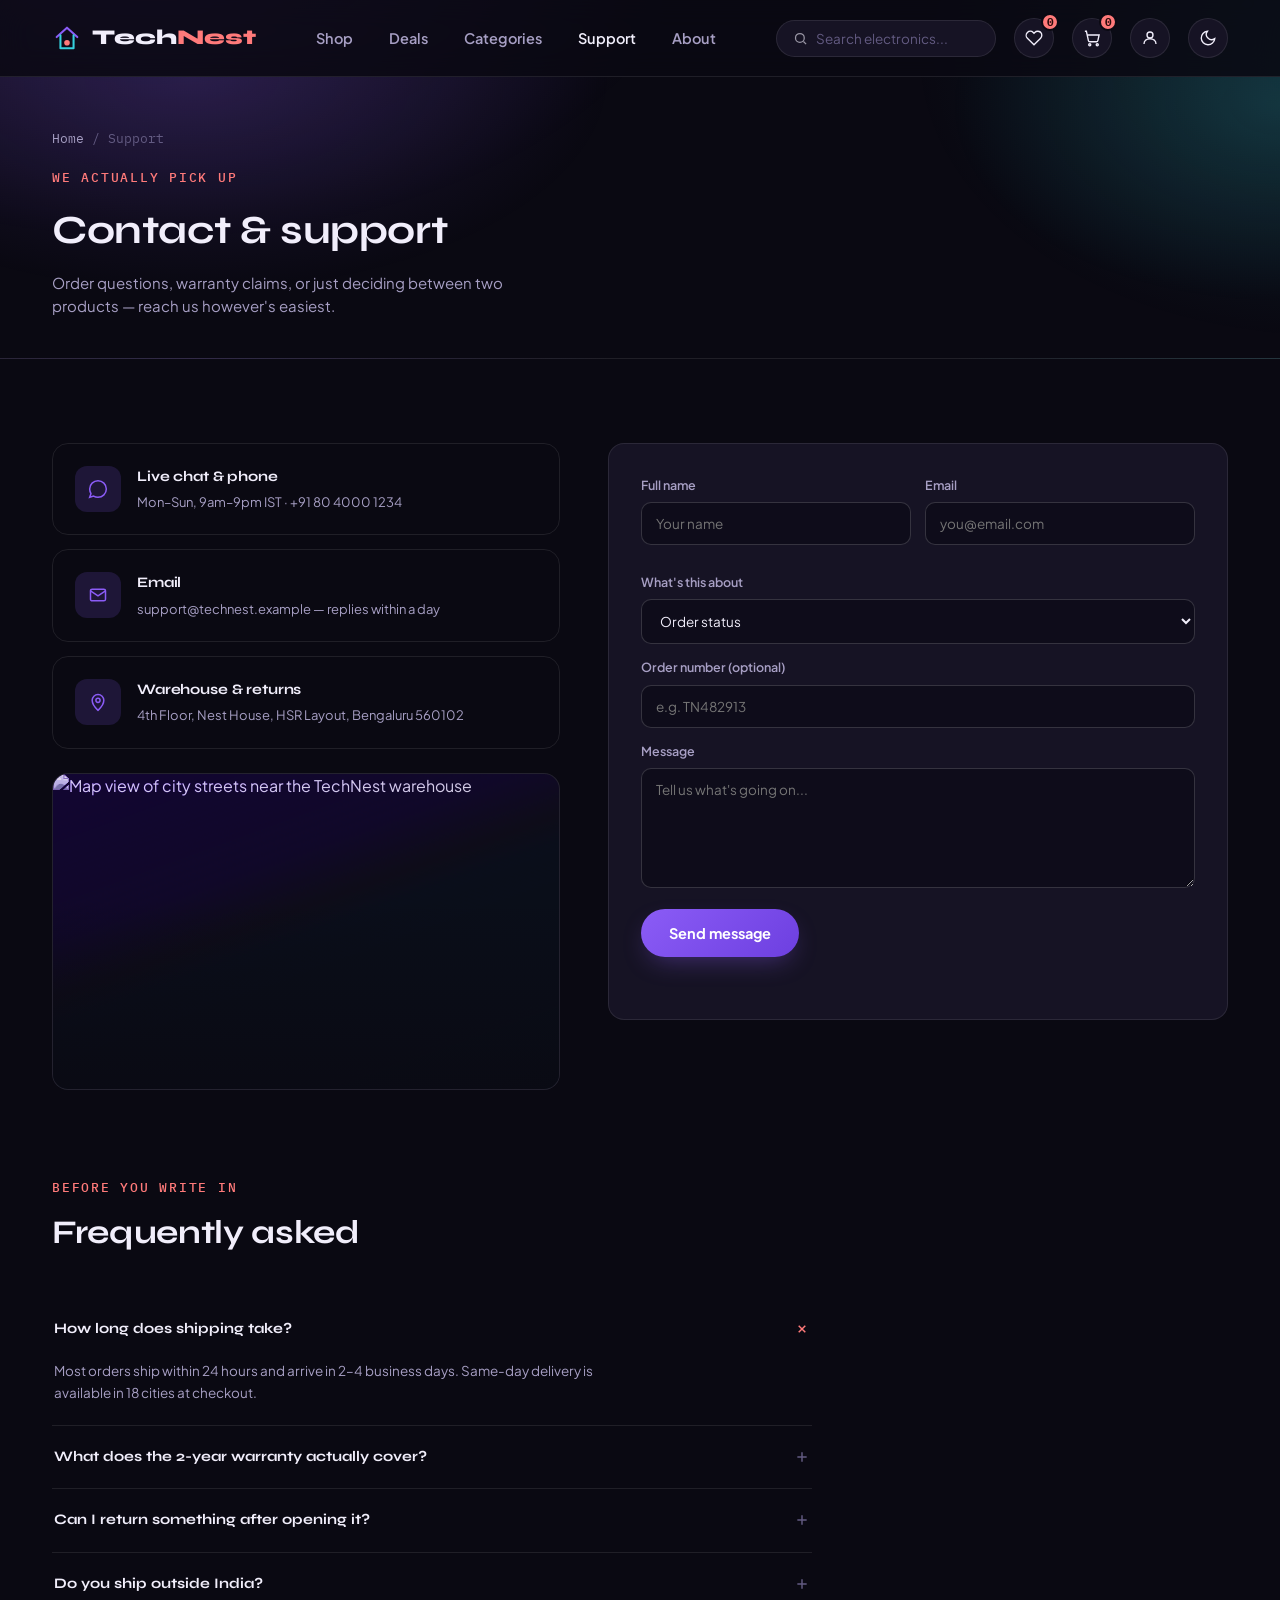
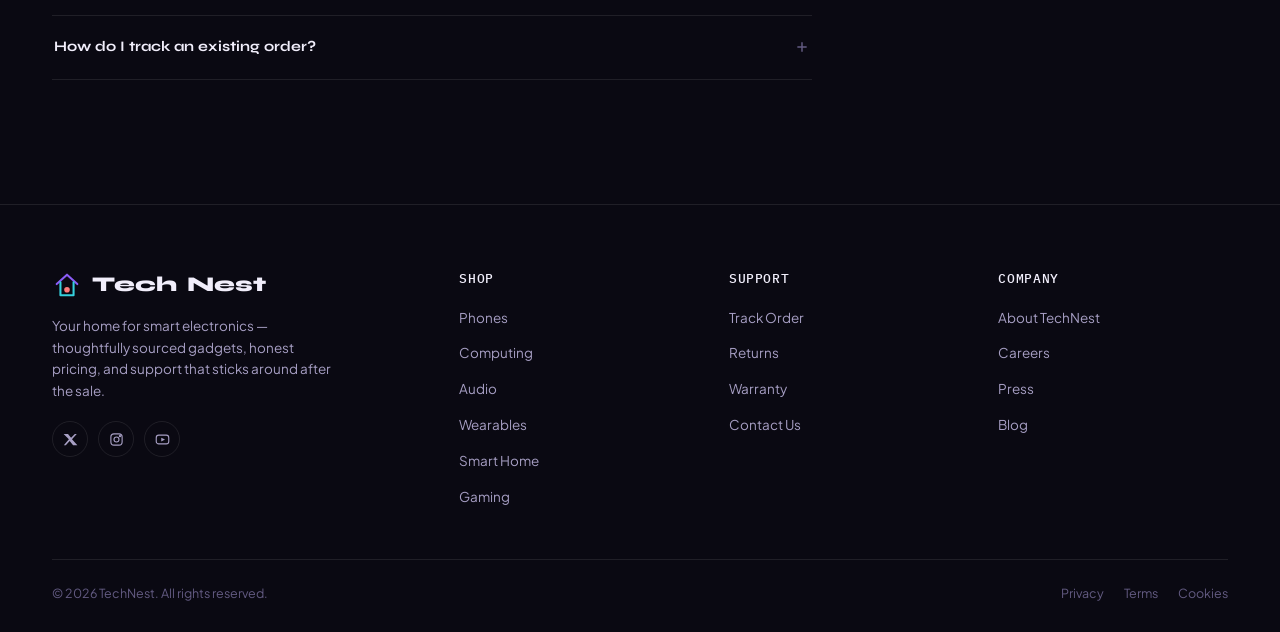
==== contact.html @ 67b4416b "Initial commit" ====
<!DOCTYPE html>
<html lang="en">
<head>
<meta charset="UTF-8">
<meta name="viewport" content="width=device-width, initial-scale=1.0">
<title>Contact & Support — TechNest</title>
<link rel="preconnect" href="https://fonts.googleapis.com">
<link rel="preconnect" href="https://fonts.gstatic.com" crossorigin>
<link href="https://fonts.googleapis.com/css2?family=Syne:wght@600;700;800&family=Plus+Jakarta+Sans:wght@400;500;600;700;800&family=IBM+Plex+Mono:wght@400;500;600&display=swap" rel="stylesheet">
<link rel="stylesheet" href="styles.css">
</head>
<body>
<script>if(localStorage.getItem('technest_theme')==='light')document.body.classList.add('light-mode');</script>

<header>
  <div class="wrap">
    <nav>
      <a href="index.html" class="logo">
        <svg class="logo-mark" viewBox="0 0 32 32" fill="none">
          <path d="M5 15 L16 5 L27 15" stroke="#8b5cf6" stroke-width="2.2" stroke-linecap="round" stroke-linejoin="round"/>
          <path d="M9 13 V27 H23 V13" stroke="#35d0dd" stroke-width="2.2" stroke-linecap="round" stroke-linejoin="round"/>
          <circle cx="16" cy="21" r="3" fill="#ff7a7a"/>
        </svg>
        <span class="logo-text">Tech<span>Nest</span></span>
      </a>

      <ul class="nav-links" id="navLinks">
        <li class="mobile-search">
          <div class="search-box">
            <svg width="15" height="15" viewBox="0 0 24 24" fill="none" stroke="currentColor" stroke-width="2"><circle cx="11" cy="11" r="7"/><path d="M21 21l-4.3-4.3"/></svg>
            <input type="text" placeholder="Search electronics...">
          </div>
        </li>
        <li><a href="shop.html">Shop</a></li>
        <li><a href="index.html#trending">Deals</a></li>
        <li><a href="index.html#categories">Categories</a></li>
        <li><a href="contact.html" style="color:var(--text)">Support</a></li>
        <li><a href="about.html">About</a></li>
      </ul>

      <div class="nav-right">
        <div class="search-box">
          <svg width="15" height="15" viewBox="0 0 24 24" fill="none" stroke="currentColor" stroke-width="2"><circle cx="11" cy="11" r="7"/><path d="M21 21l-4.3-4.3"/></svg>
          <input type="text" placeholder="Search electronics...">
        </div>
        <button class="icon-btn" aria-label="Wishlist" id="navWish">
          <svg width="18" height="18" viewBox="0 0 24 24" fill="none" stroke="currentColor" stroke-width="1.8"><path d="M20.8 4.6a5.5 5.5 0 0 0-7.8 0L12 5.6l-1-1a5.5 5.5 0 1 0-7.8 7.8l1 1L12 21l7.8-7.8 1-1a5.5 5.5 0 0 0 0-7.8Z"/></svg>
          <span class="cart-count" id="wishCount">0</span>
        </button>
        <a href="cart.html" class="icon-btn" aria-label="Cart" id="navCart">
          <svg width="18" height="18" viewBox="0 0 24 24" fill="none" stroke="currentColor" stroke-width="1.8"><circle cx="9" cy="21" r="1.4"/><circle cx="19" cy="21" r="1.4"/><path d="M2.5 3h2l2.7 12.4a2 2 0 0 0 2 1.6h8.6a2 2 0 0 0 2-1.6L21.5 8H6"/></svg>
          <span class="cart-count" id="cartCount">0</span>
        </a>
        <a href="login.html" class="icon-btn" aria-label="Account">
          <svg width="18" height="18" viewBox="0 0 24 24" fill="none" stroke="currentColor" stroke-width="1.8"><circle cx="12" cy="8" r="4"/><path d="M4 20c0-4.4 3.6-7 8-7s8 2.6 8 7"/></svg>
        </a>
        <button class="icon-btn theme-toggle" aria-label="Toggle light mode" id="themeToggle">
          <svg class="icon-moon" width="18" height="18" viewBox="0 0 24 24" fill="none" stroke="currentColor" stroke-width="1.8"><path d="M21 12.79A9 9 0 1 1 11.21 3 7 7 0 0 0 21 12.79Z"/></svg>
          <svg class="icon-sun" width="18" height="18" viewBox="0 0 24 24" fill="none" stroke="currentColor" stroke-width="1.8"><circle cx="12" cy="12" r="4"/><path d="M12 2v2M12 20v2M4.93 4.93l1.41 1.41M17.66 17.66l1.41 1.41M2 12h2M20 12h2M6.34 17.66l-1.41 1.41M19.07 4.93l-1.41 1.41"/></svg>
        </button>
        <button class="burger icon-btn" aria-label="Menu" aria-expanded="false" aria-controls="navLinks" id="burgerBtn">
          <svg width="18" height="18" viewBox="0 0 24 24" fill="none" stroke="currentColor" stroke-width="2"><path d="M3 6h18M3 12h18M3 18h18"/></svg>
        </button>
      </div>
    </nav>
  </div>
</header>

<main>

  <section class="page-hero">
    <div class="wrap">
      <div class="breadcrumb"><a href="index.html">Home</a><span>/</span><span>Support</span></div>
      <span class="eyebrow">WE ACTUALLY PICK UP</span>
      <h1>Contact & support</h1>
      <p>Order questions, warranty claims, or just deciding between two products — reach us however's easiest.</p>
    </div>
  </section>

  <section class="section">
    <div class="wrap">
      <div class="contact-grid">

        <div class="reveal">
          <div class="contact-info-card">
            <div class="feat-icon"><svg width="20" height="20" viewBox="0 0 24 24" fill="none" stroke="currentColor" stroke-width="1.8"><path d="M12 22a10 10 0 1 0-10-10c0 2 .6 3.9 1.6 5.5L2 22l4.7-1.5A9.96 9.96 0 0 0 12 22Z"/></svg></div>
            <div>
              <h4>Live chat & phone</h4>
              <p>Mon–Sun, 9am–9pm IST · +91 80 4000 1234</p>
            </div>
          </div>
          <div class="contact-info-card">
            <div class="feat-icon"><svg width="20" height="20" viewBox="0 0 24 24" fill="none" stroke="currentColor" stroke-width="1.8"><rect x="3" y="5" width="18" height="14" rx="2"/><path d="m3 7 9 6 9-6"/></svg></div>
            <div>
              <h4>Email</h4>
              <p>support@technest.example — replies within a day</p>
            </div>
          </div>
          <div class="contact-info-card">
            <div class="feat-icon"><svg width="20" height="20" viewBox="0 0 24 24" fill="none" stroke="currentColor" stroke-width="1.8"><path d="M12 22s7-6.3 7-12a7 7 0 1 0-14 0c0 5.7 7 12 7 12Z"/><circle cx="12" cy="10" r="2.5"/></svg></div>
            <div>
              <h4>Warehouse & returns</h4>
              <p>4th Floor, Nest House, HSR Layout, Bengaluru 560102</p>
            </div>
          </div>

          <div class="photo reveal" style="border-radius:var(--radius); aspect-ratio:16/10; margin-top:24px; border:1px solid var(--border);">
            <img src="https://images.unsplash.com/photo-1524661135-423995f22d0b?q=80&w=900&auto=format&fit=crop" alt="Map view of city streets near the TechNest warehouse">
          </div>
        </div>

        <form class="contact-form reveal" id="contactForm">
          <div class="form-row">
            <div class="field">
              <label for="cName">Full name</label>
              <input type="text" id="cName" placeholder="Your name" required>
            </div>
            <div class="field">
              <label for="cEmail">Email</label>
              <input type="email" id="cEmail" placeholder="you@email.com" required>
            </div>
          </div>
          <div class="field">
            <label for="cTopic">What's this about</label>
            <select id="cTopic">
              <option>Order status</option>
              <option>Returns & warranty</option>
              <option>Product question</option>
              <option>Something else</option>
            </select>
          </div>
          <div class="field">
            <label for="cOrder">Order number (optional)</label>
            <input type="text" id="cOrder" placeholder="e.g. TN482913">
          </div>
          <div class="field">
            <label for="cMsg">Message</label>
            <textarea id="cMsg" placeholder="Tell us what's going on..." required></textarea>
          </div>
          <button type="submit" class="btn btn-primary">Send message</button>
          <div class="form-note" id="contactNote"></div>
        </form>

      </div>
    </div>
  </section>

  <!-- FAQ -->
  <section class="section" style="padding-top:0;">
    <div class="wrap">
      <div class="section-head reveal">
        <div>
          <span class="eyebrow">BEFORE YOU WRITE IN</span>
          <h2>Frequently asked</h2>
        </div>
      </div>
      <div id="faqList" class="reveal" style="max-width:760px;">
        <div class="faq-item open">
          <div class="faq-q">How long does shipping take?<svg width="16" height="16" viewBox="0 0 24 24" fill="none" stroke="currentColor" stroke-width="2.2"><path d="M12 5v14M5 12h14"/></svg></div>
          <div class="faq-a"><p>Most orders ship within 24 hours and arrive in 2–4 business days. Same-day delivery is available in 18 cities at checkout.</p></div>
        </div>
        <div class="faq-item">
          <div class="faq-q">What does the 2-year warranty actually cover?<svg width="16" height="16" viewBox="0 0 24 24" fill="none" stroke="currentColor" stroke-width="2.2"><path d="M12 5v14M5 12h14"/></svg></div>
          <div class="faq-a"><p>Manufacturing defects and hardware failure under normal use, full stop. No usage logs to submit, no repair-shop runaround — contact us and we'll sort a replacement or repair.</p></div>
        </div>
        <div class="faq-item">
          <div class="faq-q">Can I return something after opening it?<svg width="16" height="16" viewBox="0 0 24 24" fill="none" stroke="currentColor" stroke-width="2.2"><path d="M12 5v14M5 12h14"/></svg></div>
          <div class="faq-a"><p>Yes — you have 30 days from delivery, opened or not. We just ask that it's in resellable condition with the original accessories.</p></div>
        </div>
        <div class="faq-item">
          <div class="faq-q">Do you ship outside India?<svg width="16" height="16" viewBox="0 0 24 24" fill="none" stroke="currentColor" stroke-width="2.2"><path d="M12 5v14M5 12h14"/></svg></div>
          <div class="faq-a"><p>Not yet — we currently ship within India only, but international shipping is on our roadmap for next year.</p></div>
        </div>
        <div class="faq-item">
          <div class="faq-q">How do I track an existing order?<svg width="16" height="16" viewBox="0 0 24 24" fill="none" stroke="currentColor" stroke-width="2.2"><path d="M12 5v14M5 12h14"/></svg></div>
          <div class="faq-a"><p>Use the order number from your confirmation email in the contact form above, and we'll pull up the latest status for you.</p></div>
        </div>
      </div>
    </div>
  </section>

</main>

<footer>
  <div class="wrap">
    <div class="foot-grid">
      <div class="foot-brand">
        <a href="index.html" class="logo">
          <svg class="logo-mark" viewBox="0 0 32 32" fill="none">
            <path d="M5 15 L16 5 L27 15" stroke="#8b5cf6" stroke-width="2.2" stroke-linecap="round" stroke-linejoin="round"/>
            <path d="M9 13 V27 H23 V13" stroke="#35d0dd" stroke-width="2.2" stroke-linecap="round" stroke-linejoin="round"/>
            <circle cx="16" cy="21" r="3" fill="#ff7a7a"/>
          </svg>
          Tech<span>Nest</span>
        </a>
        <p>Your home for smart electronics — thoughtfully sourced gadgets, honest pricing, and support that sticks around after the sale.</p>
        <div class="social-row">
          <a href="#" aria-label="Twitter/X"><svg width="15" height="15" viewBox="0 0 24 24" fill="currentColor"><path d="M18.9 3H22l-7.6 8.7L23 21h-6.9l-5.4-6.6L4.5 21H1.3l8.1-9.3L1 3h7l4.9 6.1L18.9 3Z"/></svg></a>
          <a href="#" aria-label="Instagram"><svg width="15" height="15" viewBox="0 0 24 24" fill="none" stroke="currentColor" stroke-width="1.8"><rect x="3" y="3" width="18" height="18" rx="5"/><circle cx="12" cy="12" r="4"/><circle cx="17.5" cy="6.5" r="1"/></svg></a>
          <a href="#" aria-label="YouTube"><svg width="15" height="15" viewBox="0 0 24 24" fill="none" stroke="currentColor" stroke-width="1.8"><rect x="2" y="5" width="20" height="14" rx="4"/><path d="M10 9l6 3-6 3V9Z" fill="currentColor" stroke="none"/></svg></a>
        </div>
      </div>
      <div class="foot-col">
        <h5>Shop</h5>
        <ul>
          <li><a href="shop.html?cat=phones">Phones</a></li>
          <li><a href="shop.html?cat=computing">Computing</a></li>
          <li><a href="shop.html?cat=audio">Audio</a></li>
          <li><a href="shop.html?cat=wearables">Wearables</a></li>
          <li><a href="shop.html?cat=home">Smart Home</a></li>
          <li><a href="shop.html?cat=gaming">Gaming</a></li>
        </ul>
      </div>
      <div class="foot-col">
        <h5>Support</h5>
        <ul>
          <li><a href="contact.html">Track Order</a></li>
          <li><a href="contact.html">Returns</a></li>
          <li><a href="contact.html">Warranty</a></li>
          <li><a href="contact.html">Contact Us</a></li>
        </ul>
      </div>
      <div class="foot-col">
        <h5>Company</h5>
        <ul>
          <li><a href="about.html">About TechNest</a></li>
          <li><a href="about.html#careers">Careers</a></li>
          <li><a href="about.html">Press</a></li>
          <li><a href="about.html">Blog</a></li>
        </ul>
      </div>
    </div>
    <div class="foot-bottom">
      <span>© 2026 TechNest. All rights reserved.</span>
      <div>
        <a href="#">Privacy</a>
        <a href="#">Terms</a>
        <a href="#">Cookies</a>
      </div>
    </div>
  </div>
</footer>

<div class="toast" id="toast">
  <svg width="16" height="16" viewBox="0 0 24 24" fill="none" stroke="currentColor" stroke-width="2.4"><path d="M20 6 9 17l-5-5"/></svg>
  <span id="toastMsg">Added to cart</span>
</div>

<script src="data.js"></script>
<script src="common.js"></script>
<script>
  // FAQ accordion
  document.querySelectorAll('.faq-item').forEach(item => {
    item.querySelector('.faq-q').addEventListener('click', () => {
      const isOpen = item.classList.contains('open');
      document.querySelectorAll('.faq-item').forEach(i => i.classList.remove('open'));
      if(!isOpen) item.classList.add('open');
    });
  });

  // Auto-fill user if logged in
  const authUser = typeof getAuthUser === 'function' ? getAuthUser() : null;
  if(authUser){
    const nameInput = document.getElementById('cName');
    const emailInput = document.getElementById('cEmail');
    if(nameInput && !nameInput.value) nameInput.value = authUser.name;
    if(emailInput && !emailInput.value) emailInput.value = authUser.email;
  }

  // Pre-fill order number if passed via URL ?order=
  const urlParams = new URLSearchParams(window.location.search);
  const orderParam = urlParams.get('order');
  if(orderParam){
    const orderInput = document.getElementById('cOrder');
    if(orderInput) orderInput.value = orderParam;
  }

  // Contact / Support form submission
  const contactForm = document.getElementById('contactForm');
  contactForm.addEventListener('submit', (e) => {
    e.preventDefault();
    const name = document.getElementById('cName').value.trim();
    const email = document.getElementById('cEmail').value.trim();
    const topic = document.getElementById('cTopic').value;
    const order = document.getElementById('cOrder').value.trim();
    const message = document.getElementById('cMsg').value.trim();
    
    const ticketId = 'TN-' + Math.floor(100000 + Math.random() * 900000);
    const dateStr = new Date().toLocaleDateString('en-US', { month:'short', day:'numeric', year:'numeric', hour:'2-digit', minute:'2-digit' });

    const ticket = { ticketId, name, email, topic, order, message, date: dateStr, status: 'Open' };
    
    let tickets = [];
    try { tickets = JSON.parse(localStorage.getItem('technest_support_tickets')) || []; } catch(err){}
    tickets.unshift(ticket);
    localStorage.setItem('technest_support_tickets', JSON.stringify(tickets));

    const note = document.getElementById('contactNote');
    note.innerHTML = `
      <div style="margin-top:16px; padding:18px; background:var(--surface-2); border:1px solid var(--border-strong); border-radius:12px; text-align:left;">
        <div style="display:flex; justify-content:space-between; align-items:center; margin-bottom:8px;">
          <span style="font-family:'IBM Plex Mono', monospace; font-size:12.5px; font-weight:700; color:var(--cyan);">Ticket #${ticketId}</span>
          <span style="font-size:11px; padding:3px 8px; border-radius:999px; background:var(--good); color:#052e16; font-weight:700;">RECEIVED</span>
        </div>
        <p style="font-size:13.5px; color:var(--text); margin-bottom:6px;"><strong>Thank you, ${name}!</strong> Your inquiry regarding <em>${topic}</em> has been assigned to our support team.</p>
        <p style="font-size:12.5px; color:var(--text-muted); margin-bottom:4px;">A confirmation was sent to <strong>${email}</strong>. Expected response within <strong>2–4 hours</strong>.</p>
        ${order ? `<div style="margin-top:10px; padding:10px; background:var(--bg); border-radius:8px; font-size:12px; color:var(--text-muted); border:1px solid var(--border);">📦 <strong>Order Tracking (${order}):</strong> In transit with Bluedart Express — On schedule for delivery.</div>` : ''}
      </div>
    `;
    note.classList.add('show');
    contactForm.reset();
    showToast(`Support Ticket #${ticketId} created!`);
  });
</script>

</body>
</html>
---- styles.css ----
/* ===== AURORA TOKEN SYSTEM =====
     bg: near-black with a violet undertone
     violet + cyan = the "tech" half of the brand
     coral = the "nest" half — warmth, the home the tech lives in
  */
  :root{
    --bg: #0a0912;
    --bg-alt: #0e0c1a;
    --surface: #161324;
    --surface-2: #1e1a30;
    --border: rgba(255,255,255,0.09);
    --border-strong: rgba(255,255,255,0.16);

    --text: #f1eefb;
    --text-muted: #a79fc4;
    --text-faint: #635b82;

    --violet: #8b5cf6;
    --violet-soft: rgba(139,92,246,0.16);
    --violet-glow: rgba(139,92,246,0.4);
    --cyan: #35d0dd;
    --cyan-soft: rgba(53,208,221,0.14);
    --coral: #ff7a7a;
    --coral-soft: rgba(255,122,122,0.14);
    --good: #4ade80;

    --radius: 16px;
    --radius-sm: 9px;
  }

  *{ margin:0; padding:0; box-sizing:border-box; }
  html{ scroll-behavior:smooth; }

  body{
    background: var(--bg);
    color: var(--text);
    font-family:'Plus Jakarta Sans', sans-serif;
    line-height:1.55;
    overflow-x:hidden;
    transition: background-color .35s ease, color .35s ease;
  }

  header, .icon-btn, .search-box, .btn-ghost, .prod-card, .cat-card, .feat-card,
  .news-box, .tab, .timer-block, .toast, .news-form input, .cart-count{
    transition-property: background-color, border-color, color, box-shadow, transform;
    transition-duration: .3s, .3s, .3s, .3s, .18s;
    transition-timing-function: ease;
  }

  body::before{
    content:"";
    position:fixed; inset:0;
    background:
      radial-gradient(ellipse 900px 520px at 12% -8%, rgba(139,92,246,0.20), transparent 60%),
      radial-gradient(ellipse 760px 520px at 104% 6%, rgba(53,208,221,0.12), transparent 55%);
    pointer-events:none;
    z-index:0;
  }

  img,svg{ display:block; max-width:100%; }
  a{ color:inherit; text-decoration:none; }
  ul{ list-style:none; }
  button{ font-family:inherit; cursor:pointer; border:none; background:none; color:inherit; }
  input{ font-family:inherit; }

  .wrap{ max-width:1240px; margin:0 auto; padding:0 32px; position:relative; z-index:1; }

  .eyebrow{
    font-family:'IBM Plex Mono', monospace;
    font-size:12.5px; letter-spacing:0.14em; text-transform:uppercase;
    color: var(--coral); font-weight:500;
  }

  h1,h2,h3,h4{
    font-family:'Syne', sans-serif;
    font-weight:700;
    letter-spacing:-0.01em;
    color:var(--text);
  }

  .btn{
    display:inline-flex; align-items:center; justify-content:center; gap:8px;
    padding:15px 28px; border-radius:999px;
    font-size:14.5px; font-weight:700; font-family:'Plus Jakarta Sans', sans-serif;
    transition: transform .18s ease, box-shadow .18s ease, background .18s ease, border-color .18s ease;
    white-space:nowrap;
  }
  .btn-primary{
    background: linear-gradient(135deg, var(--violet), #6d3fe0);
    color:#fff;
    box-shadow: 0 10px 26px -8px var(--violet-glow);
  }
  .btn-primary:hover{ transform:translateY(-2px); box-shadow:0 14px 32px -8px var(--violet-glow); }
  .btn-ghost{
    border:1px solid var(--border-strong);
    color:var(--text);
    background: rgba(255,255,255,0.02);
  }
  .btn-ghost:hover{ border-color:var(--cyan); color:var(--cyan); transform:translateY(-2px); }

  /* photo treatment: every raster image gets a duotone wash so real photography reads as part of the same world as the illustration/UI */
  .photo{
    position:relative; overflow:hidden; background:var(--bg-alt);
  }
  .photo img{
    width:100%; height:100%; object-fit:cover;
    filter: grayscale(0.55) contrast(1.05) brightness(0.85);
    transition: transform .5s ease, filter .4s ease;
  }
  .photo::after{
    content:""; position:absolute; inset:0;
    background: linear-gradient(160deg, rgba(139,92,246,0.55), rgba(10,9,18,0.25) 45%, rgba(53,208,221,0.35));
    mix-blend-mode: color;
    pointer-events:none;
  }
  .photo::before{
    content:""; position:absolute; inset:0;
    background: linear-gradient(180deg, transparent 40%, rgba(10,9,18,0.75));
    pointer-events:none; z-index:1;
  }

  /* ===== NAV ===== */
  header{
    position:sticky; top:0; z-index:100;
    backdrop-filter: blur(14px);
    background: rgba(10,9,18,0.72);
    border-bottom:1px solid var(--border);
  }
  nav{ display:flex; align-items:center; justify-content:space-between; padding:18px 0; }
  .logo{ display:flex; align-items:center; gap:10px; font-family:'Syne', sans-serif; font-weight:800; font-size:21px; color:var(--text); }
  .logo-mark{ width:30px; height:30px; flex-shrink:0; }
  .logo-text span{ color:var(--coral); }

  .nav-links{ display:flex; align-items:center; gap:36px; }
  .nav-links a{ font-size:14.5px; font-weight:600; color:var(--text-muted); transition:color .15s ease; position:relative; }
  .nav-links a:hover{ color:var(--text); }
  .nav-links a::after{ content:""; position:absolute; left:0; bottom:-6px; width:0; height:2px; background:var(--coral); transition:width .2s ease; }
  .nav-links a:hover::after{ width:100%; }

  .nav-right{ display:flex; align-items:center; gap:18px; }

  .search-box{
    position:relative;
    display:flex; align-items:center; gap:8px;
    background:var(--surface); border:1px solid var(--border); border-radius:999px;
    padding:9px 16px; width:220px; transition:all .2s ease;
  }
  .search-box:focus-within{ border-color:var(--violet); width:260px; box-shadow:0 0 14px var(--violet-glow); }
  .search-box input{ background:none; border:none; outline:none; color:var(--text); font-size:13.5px; width:100%; }
  .search-box input::placeholder{ color:var(--text-faint); }
  .search-box svg{ flex-shrink:0; opacity:0.6; }

  /* Live Search Dropdown */
  .search-dropdown{
    display:none; position:absolute; top:calc(100% + 8px); right:0; width:340px;
    background:var(--surface); border:1px solid var(--border-strong); border-radius:14px;
    box-shadow:0 18px 45px rgba(0,0,0,0.6); padding:8px; z-index:2000;
    backdrop-filter:blur(20px); -webkit-backdrop-filter:blur(20px);
  }
  .search-dropdown.open{ display:flex; flex-direction:column; animation:fadeInDown .2s cubic-bezier(0.16, 1, 0.3, 1); }
  @keyframes fadeInDown { from { opacity:0; transform:translateY(-8px); } to { opacity:1; transform:translateY(0); } }
  .search-drop-header{ font-family:'IBM Plex Mono', monospace; font-size:11px; color:var(--text-faint); text-transform:uppercase; letter-spacing:0.06em; padding:6px 10px 4px; }
  .search-drop-item{ display:flex; align-items:center; gap:12px; padding:8px 10px; border-radius:8px; transition:background .15s ease; text-decoration:none; }
  .search-drop-item:hover{ background:var(--surface-2); }
  .search-drop-thumb{ width:38px; height:38px; border-radius:6px; overflow:hidden; border:1px solid var(--border); flex-shrink:0; }
  .search-drop-thumb img{ width:100%; height:100%; object-fit:cover; }
  .search-drop-info{ flex:1; min-width:0; }
  .search-drop-name{ font-family:'Syne', sans-serif; font-size:13px; font-weight:700; color:var(--text); white-space:nowrap; overflow:hidden; text-overflow:ellipsis; display:block; }
  .search-drop-cat{ font-family:'IBM Plex Mono', monospace; font-size:10.5px; color:var(--text-faint); text-transform:uppercase; }
  .search-drop-price{ font-family:'IBM Plex Mono', monospace; font-size:12.5px; font-weight:600; color:var(--cyan); }
  .search-drop-all{ display:block; text-align:center; padding:10px; font-size:12.5px; font-weight:700; color:var(--coral); border-top:1px solid var(--border); margin-top:4px; border-radius:6px; transition:background .15s; }
  .search-drop-all:hover{ background:var(--coral-soft); }
  .search-drop-empty{ padding:14px 10px; text-align:center; font-size:13px; color:var(--text-muted); }
  .search-drop-link{ display:block; margin-top:6px; font-size:12px; color:var(--cyan); font-weight:600; }

  .user-avatar-badge{
    width:24px; height:24px; border-radius:50%; background:linear-gradient(135deg, var(--violet), var(--cyan));
    color:#fff; font-size:12px; font-weight:800; display:flex; align-items:center; justify-content:center;
  }
  .icon-btn.logged-in{ border-color:var(--violet); box-shadow:0 0 10px var(--violet-glow); }

  .icon-btn{
    position:relative; width:40px; height:40px; display:flex; align-items:center; justify-content:center;
    border-radius:999px; border:1px solid var(--border); background:var(--surface);
    transition: border-color .2s ease, transform .2s ease;
  }
  .icon-btn:hover{ border-color:var(--violet); transform:translateY(-1px); }
  .cart-count{
    position:absolute; top:-6px; right:-6px; background:var(--coral); color:#2b0c0c;
    font-size:10.5px; font-weight:700; min-width:18px; height:18px; border-radius:999px;
    display:flex; align-items:center; justify-content:center; font-family:'IBM Plex Mono', monospace;
    border:2px solid var(--bg);
  }
  .burger{ display:none; transition: transform .25s ease, border-color .2s ease; }
  .burger.active{ transform:rotate(90deg); border-color:var(--violet); }

  /* ===== HERO ===== */
  .hero{ padding:88px 0 64px; position:relative; }
  .hero-grid{ display:grid; grid-template-columns: 1.05fr 0.95fr; gap:40px; align-items:center; }

  /* entrance choreography: eyebrow -> heading -> copy -> ctas -> trust row, each beat slightly later */
  @keyframes hero-in{ from{ opacity:0; transform:translateY(18px); } to{ opacity:1; transform:translateY(0); } }
  .hero-grid > div:first-child > *{ opacity:0; animation: hero-in .7s cubic-bezier(.16,.8,.3,1) forwards; }
  .hero-grid > div:first-child > .eyebrow{ animation-delay:.05s; }
  .hero-grid > div:first-child > h1{ animation-delay:.16s; }
  .hero-grid > div:first-child > p{ animation-delay:.30s; }
  .hero-grid > div:first-child > .hero-ctas{ animation-delay:.42s; }
  .hero-grid > div:first-child > .trust-row{ animation-delay:.54s; }

  @keyframes hero-shot-in{ from{ opacity:0; transform:scale(.93); } to{ opacity:1; transform:scale(1); } }
  .hero-shot{ animation: hero-shot-in .8s cubic-bezier(.16,.8,.3,1) .2s backwards; }

  .hero h1{ font-size:clamp(32px, 5.4vw, 57px); line-height:1.06; margin:18px 0 22px; }
  .hero h1 .grad{
    background: linear-gradient(100deg, var(--violet) 10%, #b79bff 45%, var(--cyan) 90%);
    -webkit-background-clip:text; background-clip:text; color:transparent;
  }
  .hero p{ font-size:16.5px; color:var(--text-muted); max-width:460px; margin-bottom:34px; }
  .hero-ctas{ display:flex; gap:14px; margin-bottom:44px; }

  .trust-row{ display:flex; gap:28px; flex-wrap:wrap; }
  .trust-item{ display:flex; align-items:center; gap:9px; font-size:13px; color:var(--text-muted); font-weight:500; }
  .trust-item svg{ color:var(--good); flex-shrink:0; }

  /* Signature: real product photography, framed with a soft brand-colored glow */
  .hero-shot{ position:relative; }
  .hero-shot-glow{
    position:absolute; inset:-10% -8%; z-index:0;
    background:
      radial-gradient(closest-side, rgba(53,208,221,0.30), transparent 70%);
    filter: blur(50px);
    opacity:0.85;
    animation: glow-pulse 5s ease-in-out infinite;
  }
  @keyframes glow-pulse{ 0%,100%{ opacity:0.7; } 50%{ opacity:1; } }

  .hero-shot-frame{
    position:relative; z-index:1;
    border-radius:22px; overflow:hidden;
    border:1px solid var(--border-strong);
    box-shadow: 0 30px 70px -20px rgba(0,0,0,0.65);
    aspect-ratio: 1600 / 853;
    animation: float 7s ease-in-out infinite;
  }
  .hero-shot-frame::after{
    content:""; position:absolute; inset:0;
    background: linear-gradient(200deg, rgba(139,92,246,0.14), transparent 45%);
    mix-blend-mode: screen;
    pointer-events:none;
  }
  .hero{
  background: url(hero-dark.png) center/cover no-repeat;
  }
  body.light-mode .hero{
  background: url(hero-light.jpg) center/cover no-repeat;
  }
  @keyframes float{ 0%,100%{ transform:translateY(0px); } 50%{ transform:translateY(-10px); } }

  /* ===== HERO PRODUCT TICKER =====
     Signature element: reads like a live market/departures ticker —
     mono type, angled label flag, colored deltas — echoing the "smart
     electronics dashboard" feel rather than a generic logo carousel. */
  .hero-marquee{
    position:relative; z-index:1;
    display:flex; align-items:stretch;
    margin-top:64px;
    width:100vw; margin-left:calc(50% - 50vw); margin-right:calc(50% - 50vw);
    background:linear-gradient(180deg, var(--surface-2), var(--bg-alt));
    border-top:1px solid var(--border-strong);
    border-bottom:1px solid var(--border-strong);
  }
  .hero-marquee-label{
    flex-shrink:0; display:flex; align-items:center; gap:9px;
    padding:0 30px 0 24px;
    background:var(--bg);
    font-family:'IBM Plex Mono', monospace; font-size:11px; font-weight:600;
    letter-spacing:0.14em; color:var(--cyan); white-space:nowrap;
    clip-path: polygon(0 0, 100% 0, calc(100% - 16px) 100%, 0 100%);
    padding-right:38px;
  }
  .live-dot{
    width:7px; height:7px; border-radius:50%; background:var(--coral); flex-shrink:0;
    box-shadow:0 0 0 0 rgba(255,122,122,0.6);
    animation: live-pulse 1.8s ease-out infinite;
  }
  @keyframes live-pulse{
    0%{ box-shadow:0 0 0 0 rgba(255,122,122,0.55); }
    70%{ box-shadow:0 0 0 7px rgba(255,122,122,0); }
    100%{ box-shadow:0 0 0 0 rgba(255,122,122,0); }
  }
  .hero-marquee-viewport{
    flex:1; overflow:hidden; position:relative;
    -webkit-mask-image: linear-gradient(90deg, #000 0, #000 96%, transparent);
    mask-image: linear-gradient(90deg, #000 0, #000 96%, transparent);
  }
  .hero-marquee-track{
    display:flex; align-items:stretch; width:max-content;
    animation: marquee-scroll 80s linear infinite;
  }
  .hero-marquee:hover .hero-marquee-track{ animation-play-state:paused; }
  .hero-marquee-item{
    display:flex; align-items:center; gap:12px; flex-shrink:0;
    padding:15px 26px; border-right:1px solid var(--border);
  }
  .hero-marquee-item img{
    width:36px; height:36px; border-radius:8px; object-fit:cover;
    border:1px solid var(--border-strong); flex-shrink:0;
  }
  .mm-info{ display:flex; flex-direction:column; gap:2px; }
  .mm-name{ font-size:12.5px; font-weight:700; color:var(--text); white-space:nowrap; }
  .mm-cat{
    font-family:'IBM Plex Mono', monospace; font-size:9.5px; font-weight:500;
    letter-spacing:0.07em; text-transform:uppercase; color:var(--text-faint);
  }
  .mm-price{
    font-family:'IBM Plex Mono', monospace; font-size:12.5px; font-weight:600;
    color:var(--text); white-space:nowrap; margin-left:2px;
  }
  .mm-delta{
    font-family:'IBM Plex Mono', monospace; font-size:10.5px; font-weight:700;
    padding:3px 8px; border-radius:5px; white-space:nowrap; flex-shrink:0;
  }
  .mm-delta.down{ color:var(--coral); background:var(--coral-soft); }
  .mm-delta.new{ color:var(--cyan); background:var(--cyan-soft); }
  .mm-delta.flat{ color:var(--good); background:rgba(74,222,128,0.14); }
  @keyframes marquee-scroll{
    0%{ transform:translateX(0); }
    100%{ transform:translateX(-50%); }
  }
  @media (max-width:640px){
    .hero-marquee-label{ padding:0 16px; padding-right:26px; font-size:9.5px; gap:7px; }
    .hero-marquee-item{ padding:12px 18px; gap:9px; }
    .hero-marquee-item img{ width:30px; height:30px; }
    .mm-name{ font-size:11.5px; }
  }

  /* ===== SECTION HEADERS ===== */
  .section{ padding:84px 0; position:relative; }
  .section-head{ display:flex; align-items:flex-end; justify-content:space-between; margin-bottom:40px; gap:20px; flex-wrap:wrap; }
  .section-head h2{ font-size:clamp(24px, 3.4vw, 33px); margin-top:8px; }
  .section-head p{ color:var(--text-muted); font-size:14.5px; max-width:420px; }
  .section-link{ font-size:13.5px; font-weight:700; color:var(--coral); display:flex; align-items:center; gap:6px; white-space:nowrap; }
  .section-link svg{ transition:transform .2s ease; }
  .section-link:hover svg{ transform:translateX(4px); }

  /* ===== CATEGORIES ===== */
  .cat-grid{ display:grid; grid-template-columns:repeat(6,1fr); gap:16px; }
  .cat-card{
    position:relative; border-radius:var(--radius); overflow:hidden;
    aspect-ratio:3/3.6; border:1px solid var(--border);
    transition: transform .25s ease, border-color .25s ease;
  }
  .cat-card:hover{ transform:translateY(-6px); border-color:var(--violet); }
  .cat-card .photo{ position:absolute; inset:0; }
  .cat-card-inner{
    position:absolute; inset:0; z-index:2;
    display:flex; flex-direction:column; justify-content:flex-end; padding:16px;
  }
  .cat-icon{
    width:34px; height:34px; margin-bottom:auto;
    display:flex; align-items:center; justify-content:center;
    border-radius:9px; background:rgba(10,9,18,0.55); border:1px solid rgba(255,255,255,0.18);
    color:#fff; backdrop-filter:blur(6px);
  }
  .cat-card span{ font-size:13.5px; font-weight:700; font-family:'Syne', sans-serif; color:#fff; }

  /* ===== TABS ===== */
  .tabs{ display:flex; gap:8px; margin-bottom:32px; flex-wrap:wrap; }
  .tab{
    padding:9px 18px; border-radius:999px; font-size:13.5px; font-weight:700;
    color:var(--text-muted); border:1px solid var(--border); transition:all .18s ease;
  }
  .tab.active, .tab:hover{ color:#fff; background:var(--violet); border-color:var(--violet); }

  /* ===== PRODUCTS ===== */
  .prod-grid{ display:grid; grid-template-columns:repeat(4,1fr); gap:20px; }
  .prod-card{
    background:var(--surface); border:1px solid var(--border); border-radius:var(--radius);
    overflow:hidden; display:flex; flex-direction:column;
    transition: transform .22s ease, border-color .22s ease, box-shadow .22s ease;
  }
  .prod-card:hover{ transform:translateY(-6px); border-color:var(--border-strong); box-shadow:0 20px 40px -20px rgba(0,0,0,0.6); }
  .prod-card:hover .photo img{ transform:scale(1.06); }
  .prod-media{ aspect-ratio:1/0.85; position:relative; }
  .badge{
    position:absolute; top:12px; left:12px; z-index:3;
    font-family:'IBM Plex Mono', monospace; font-size:10.5px; font-weight:600; letter-spacing:0.04em;
    padding:5px 10px; border-radius:999px; background:var(--coral); color:#2b0c0c;
  }
  .badge.blue{ background:var(--cyan); color:#04292c; }
  .wish-btn{
    position:absolute; top:10px; right:10px; z-index:3;
    width:32px; height:32px; border-radius:999px;
    background:rgba(10,9,18,0.55); border:1px solid rgba(255,255,255,0.18);
    display:flex; align-items:center; justify-content:center;
    transition:border-color .2s ease, color .2s ease; color:#fff;
  }
  .wish-btn:hover{ color:var(--coral); border-color:var(--coral); }
  .wish-btn.active{ color:var(--coral); border-color:var(--coral); }

  .prod-info{ padding:18px 18px 20px; display:flex; flex-direction:column; gap:8px; flex:1; }
  .prod-cat{ font-size:11.5px; color:var(--text-faint); text-transform:uppercase; letter-spacing:0.06em; font-family:'IBM Plex Mono', monospace; }
  .prod-name{ font-size:15.5px; font-weight:700; font-family:'Syne', sans-serif; }
  .prod-rating{ display:flex; align-items:center; gap:6px; font-size:12.5px; color:var(--text-muted); }
  .prod-rating .stars{ color:var(--coral); letter-spacing:1px; }

  .prod-bottom{ margin-top:auto; padding-top:10px; display:flex; align-items:center; justify-content:space-between; }
  .price-row{ display:flex; align-items:baseline; gap:8px; }
  .price{ font-family:'IBM Plex Mono', monospace; font-weight:600; font-size:16.5px; color:var(--text); }
  .price-old{ font-family:'IBM Plex Mono', monospace; font-size:12.5px; color:var(--text-faint); text-decoration:line-through; }
  .add-btn{
    width:38px; height:38px; border-radius:10px; background:var(--surface-2); border:1px solid var(--border);
    display:flex; align-items:center; justify-content:center; color:var(--text); transition:all .18s ease;
  }
  .add-btn:hover{ background:var(--violet); border-color:var(--violet); transform:scale(1.06); }

  /* ===== DEAL STRIP ===== */
  .deal-banner{
    margin:0 auto; max-width:1240px; border-radius:22px;
    position:relative; overflow:hidden;
    border:1px solid rgba(255,122,122,0.28);
    display:flex; align-items:center; justify-content:space-between; flex-wrap:wrap; gap:28px;
    padding:44px 48px;
  }
  .deal-banner .photo{ position:absolute; inset:0; z-index:0; }
  .deal-banner .photo::before{ background: linear-gradient(100deg, rgba(10,9,18,0.92) 30%, rgba(10,9,18,0.55)); }
  .deal-left{ position:relative; z-index:1; max-width:440px; }
  .deal-left h3{ font-size:clamp(21px, 3.6vw, 29px); margin:10px 0 10px; color:#fff; }
  .deal-left p{ color:var(--text-muted); font-size:14.5px; }
  .timer{ display:flex; gap:12px; position:relative; z-index:1; }
  .timer-block{ background:rgba(10,9,18,0.55); border:1px solid var(--border-strong); border-radius:12px; width:74px; padding:12px 0; text-align:center; backdrop-filter:blur(6px); }
  .timer-block .num{ font-family:'IBM Plex Mono', monospace; font-size:26px; font-weight:600; color:var(--coral); }
  .timer-block .lbl{ font-size:10px; color:var(--text-muted); text-transform:uppercase; letter-spacing:0.08em; margin-top:2px; }

  /* ===== FEATURES ===== */
  .feat-grid{ display:grid; grid-template-columns:repeat(4,1fr); gap:22px; }
  .feat-card{ padding:30px 24px; border:1px solid var(--border); border-radius:var(--radius); background:linear-gradient(180deg, var(--surface), transparent); }
  .feat-icon{ width:46px; height:46px; border-radius:12px; background:var(--violet-soft); color:var(--violet); display:flex; align-items:center; justify-content:center; margin-bottom:18px; }
  .feat-card:nth-child(2) .feat-icon, .feat-card:nth-child(4) .feat-icon{ background:var(--coral-soft); color:var(--coral); }
  .feat-card h4{ font-size:16px; margin-bottom:8px; }
  .feat-card p{ font-size:13.5px; color:var(--text-muted); line-height:1.55; }

  /* ===== NEWSLETTER ===== */
  .news-box{ max-width:1240px; margin:0 auto; border-radius:24px; background: var(--surface); border:1px solid var(--border); padding:56px 48px; text-align:center; position:relative; overflow:hidden; }
  .news-box::before{ content:""; position:absolute; inset:0; background: radial-gradient(600px 260px at 50% 0%, rgba(139,92,246,0.2), transparent 65%); }
  .news-box > *{ position:relative; z-index:1; }
  .news-box h2{ font-size:clamp(23px, 4vw, 31px); margin:12px 0 10px; }
  .news-box p{ color:var(--text-muted); font-size:14.5px; margin-bottom:28px; }
  .news-form{ display:flex; gap:10px; max-width:440px; margin:0 auto; }
  .news-form input{
    flex:1; background:var(--bg-alt); border:1px solid var(--border-strong); border-radius:999px;
    padding:14px 20px; color:var(--text); outline:none; font-size:14px; transition:border-color .2s ease;
  }
  .news-form input:focus{ border-color:var(--violet); }
  .news-form input::placeholder{ color:var(--text-faint); }
  .form-note{
    margin-top:14px; font-size:12px; color:var(--text-faint); min-height:16px;
    opacity:0; transform:translateY(4px); transition:opacity .35s ease, transform .35s ease;
  }
  .form-note.show{ opacity:1; transform:translateY(0); }

  /* ===== FOOTER ===== */
  footer{ border-top:1px solid var(--border); padding:64px 0 28px; margin-top:40px; }
  .foot-grid{ display:grid; grid-template-columns:1.6fr 1fr 1fr 1fr; gap:40px; padding-bottom:40px; border-bottom:1px solid var(--border); }
  .foot-brand p{ color:var(--text-muted); font-size:13.5px; margin:14px 0 20px; max-width:280px; line-height:1.6; }
  .foot-col h5{ font-size:13px; color:var(--text); margin-bottom:16px; text-transform:uppercase; letter-spacing:0.05em; font-family:'IBM Plex Mono', monospace; font-weight:500; }
  .foot-col ul li{ margin-bottom:11px; }
  .foot-col ul a{ font-size:13.5px; color:var(--text-muted); transition:color .15s ease; }
  .foot-col ul a:hover{ color:var(--coral); }
  .social-row{ display:flex; gap:10px; margin-top:6px; }
  .social-row a{ width:36px; height:36px; border-radius:999px; border:1px solid var(--border); display:flex; align-items:center; justify-content:center; color:var(--text-muted); transition:all .18s ease; }
  .social-row a:hover{ color:var(--coral); border-color:var(--coral); transform:translateY(-2px); }
  .foot-bottom{ display:flex; justify-content:space-between; align-items:center; padding-top:24px; font-size:12.5px; color:var(--text-faint); flex-wrap:wrap; gap:10px; }
  .foot-bottom a{ color:var(--text-faint); margin-left:18px; }
  .foot-bottom a:hover{ color:var(--text-muted); }

  /* ===== SCROLL REVEAL ===== */
  .reveal{
    opacity:0; transform:translateY(28px);
    transition: opacity .7s cubic-bezier(.16,.8,.3,1), transform .7s cubic-bezier(.16,.8,.3,1);
  }
  .reveal.in-view{ opacity:1; transform:translateY(0); }

  .cat-grid .cat-card:nth-child(1){ transition-delay:0ms; }
  .cat-grid .cat-card:nth-child(2){ transition-delay:60ms; }
  .cat-grid .cat-card:nth-child(3){ transition-delay:120ms; }
  .cat-grid .cat-card:nth-child(4){ transition-delay:180ms; }
  .cat-grid .cat-card:nth-child(5){ transition-delay:240ms; }
  .cat-grid .cat-card:nth-child(6){ transition-delay:300ms; }

  .feat-grid .feat-card:nth-child(1){ transition-delay:0ms; }
  .feat-grid .feat-card:nth-child(2){ transition-delay:90ms; }
  .feat-grid .feat-card:nth-child(3){ transition-delay:180ms; }
  .feat-grid .feat-card:nth-child(4){ transition-delay:270ms; }

  /* product cards: re-play a quick pop-in every time the grid re-renders (tab switch) */
  @keyframes card-pop{
    from{ opacity:0; transform:translateY(18px) scale(.97); }
    to{ opacity:1; transform:translateY(0) scale(1); }
  }
  .prod-card{ animation: card-pop .5s cubic-bezier(.16,.8,.3,1) both; }

  /* cart icon bump on add-to-cart */
  @keyframes cart-bump{
    0%{ transform:scale(1) rotate(0); }
    30%{ transform:scale(1.22) rotate(-8deg); }
    60%{ transform:scale(.94) rotate(5deg); }
    100%{ transform:scale(1) rotate(0); }
  }
  .icon-btn.bump{ animation: cart-bump .5s ease; }

  /* wishlist heart pop */
  @keyframes heart-pop{ 0%{ transform:scale(1); } 45%{ transform:scale(1.32); } 100%{ transform:scale(1); } }
  .wish-btn.active{ animation: heart-pop .4s ease; }

  /* ===== TOAST ===== */
  .toast{
    position:fixed; bottom:26px; left:50%; transform:translateX(-50%) translateY(20px);
    background:var(--surface-2); border:1px solid var(--border-strong);
    padding:14px 22px; border-radius:12px; font-size:13.5px; font-weight:500;
    display:flex; align-items:center; gap:10px;
    opacity:0; pointer-events:none; transition:all .3s ease;
    z-index:1000; box-shadow:0 20px 40px -10px rgba(0,0,0,0.5);
  }
  .toast.show{ opacity:1; transform:translateX(-50%) translateY(0); }
  .toast svg{ color:var(--good); flex-shrink:0; }

  /* ===== RESPONSIVE ===== */
  @media (max-width:1080px){
    .cat-grid{ grid-template-columns:repeat(3,1fr); }
    .prod-grid{ grid-template-columns:repeat(2,1fr); }
    .feat-grid{ grid-template-columns:repeat(2,1fr); }
    .foot-grid{ grid-template-columns:1fr 1fr; row-gap:32px; }
  }
  @media (max-width:860px){
    .search-box{ display:none; }
    .burger{ display:flex; align-items:center; justify-content:center; width:40px; height:40px; }

    /* mobile dropdown menu — collapsed by default, slides open when .open is toggled by JS */
    nav{ position:relative; flex-wrap:wrap; }
    .nav-links{
      order:10; width:100%;
      display:flex; flex-direction:column; align-items:stretch; gap:0;
      position:absolute; top:calc(100% + 1px); left:0; right:0;
      background:var(--bg-alt); border:1px solid var(--border); border-top:none;
      border-radius:0 0 var(--radius) var(--radius);
      max-height:0; overflow:hidden; opacity:0; padding:0 24px;
      box-shadow:0 24px 40px -20px rgba(0,0,0,0.5);
      transition: max-height .38s cubic-bezier(.16,.8,.3,1), opacity .3s ease, padding .38s ease;
    }
    .nav-links.open{ max-height:420px; opacity:1; padding:18px 24px 22px; }
    .nav-links li{ width:100%; }
    .nav-links a{ display:block; padding:13px 0; border-bottom:1px solid var(--border); font-size:15px; }
    .nav-links li:last-child a{ border-bottom:none; }
    .mobile-search{ display:block; margin-bottom:6px; }
    .mobile-search .search-box{ display:flex; width:100%; padding:11px 16px; }

    .hero-grid{ grid-template-columns:1fr; }
    .hero-shot{ max-width:440px; margin:0 auto; }
    .deal-banner{ flex-direction:column; align-items:flex-start; }
  }
  @media (min-width:861px){
    .mobile-search{ display:none; }
  }
  @media (max-width:600px){
    .wrap{ padding:0 20px; }
    .cat-grid{ grid-template-columns:repeat(2,1fr); }
    .prod-grid{ grid-template-columns:1fr; }
    .feat-grid{ grid-template-columns:1fr; }
    .foot-grid{ grid-template-columns:1fr; }
    .news-form{ flex-direction:column; }
    .timer-block{ width:60px; padding:9px 0; }
    .timer-block .num{ font-size:20px; }
    .section{ padding:56px 0; }
    .hero{ padding:56px 0 40px; }

    /* tabs scroll horizontally instead of wrapping into a cramped stack */
    .tabs{ flex-wrap:nowrap; overflow-x:auto; -webkit-overflow-scrolling:touch; scrollbar-width:none; margin:0 -20px 32px; padding:0 20px 4px; }
    .tabs::-webkit-scrollbar{ display:none; }
    .tab{ flex-shrink:0; }

    .trust-row{ gap:16px 20px; }
    .hero-ctas{ flex-wrap:wrap; }
  }
  @media (max-width:380px){
    .cat-grid{ grid-template-columns:1fr 1fr; gap:12px; }
    .timer{ gap:8px; }
    .timer-block{ width:52px; }
    .logo-text{ font-size:0.95em; }
  }

  @media (prefers-reduced-motion: reduce){
    *{ animation-duration:0.001ms !important; animation-iteration-count:1 !important; transition-duration:0.001ms !important; }
  }

  :focus-visible{ outline:2px solid var(--coral); outline-offset:3px; }

  /* ===== THEME TOGGLE ===== */
  .theme-toggle .icon-sun{ display:none; }
  .theme-toggle .icon-moon{ display:block; }
  body.light-mode .theme-toggle .icon-sun{ display:block; }
  body.light-mode .theme-toggle .icon-moon{ display:none; }

  /* ===== LIGHT MODE ===== */
  body.light-mode{
    --bg: #faf9fd;
    --bg-alt: #ffffff;
    --surface: #ffffff;
    --surface-2: #f1eef9;
    --border: rgba(28,20,55,0.10);
    --border-strong: rgba(28,20,55,0.18);

    --text: #1c1737;
    --text-muted: #5b5378;
    --text-faint: #948da9;

    --violet: #7c3aed;
    --violet-soft: rgba(124,58,237,0.10);
    --violet-glow: rgba(124,58,237,0.25);
    --cyan: #0891a3;
    --cyan-soft: rgba(8,145,163,0.10);
    --coral: #e2564f;
    --coral-soft: rgba(226,86,79,0.10);
    --good: #16a34a;
  }
  body.light-mode::before{
    background:
      radial-gradient(ellipse 900px 520px at 12% -8%, rgba(124,58,237,0.10), transparent 60%),
      radial-gradient(ellipse 760px 520px at 104% 6%, rgba(8,145,163,0.08), transparent 55%);
  }
  body.light-mode header{ background: rgba(255,255,255,0.82); }
  body.light-mode .cart-count{ border-color: var(--bg); color:#fff; }
  body.light-mode .photo::before{ background: linear-gradient(180deg, transparent 40%, rgba(28,20,55,0.55)); }
  body.light-mode .photo img{ filter: grayscale(0.35) contrast(1.02) brightness(0.95); }
  body.light-mode .btn-primary{ color:#fff; }
  body.light-mode .deal-left h3{ color:var(--text); }

  /* ===== LOADING PAGE ===== */
  .loader-body{ min-height:100vh; display:flex; align-items:center; justify-content:center; }
  .loader-wrap{ position:relative; z-index:1; text-align:center; width:min(420px, 88vw); }
  .loader-logo{ display:flex; align-items:center; justify-content:center; gap:10px; font-family:'Syne',sans-serif; font-weight:800; font-size:30px; margin:14px 0 40px; color:var(--text); }
  .loader-logo span{ color:var(--coral); }
  .loader-logo svg{ width:36px; height:36px; }
  .bar-track{ width:100%; height:8px; border-radius:999px; background:var(--surface-2); border:1px solid var(--border); overflow:hidden; }
  .bar-fill{ height:100%; width:0%; border-radius:999px; background:linear-gradient(90deg, var(--violet), var(--cyan)); box-shadow:0 0 16px var(--violet-glow); }
  .bar-pct{ font-family:'IBM Plex Mono',monospace; font-size:12.5px; color:var(--text-faint); margin-top:12px; letter-spacing:.04em; }
  .loader-msg{ font-size:14px; color:var(--text-muted); margin-top:20px; font-family:'Plus Jakarta Sans',sans-serif; }


/* =========================================================
   INTERIOR PAGES — shop, product, cart, about, contact, login
   Built on the same Aurora token system above; no new colors.
   ========================================================= */

/* ---------- Page hero (shorter banner for non-home pages) ---------- */
.page-hero{
  padding:52px 0 40px; position:relative; overflow:hidden;
  background:
    radial-gradient(ellipse 700px 360px at 15% 0%, var(--violet-soft), transparent 60%),
    radial-gradient(ellipse 600px 360px at 100% 10%, var(--cyan-soft), transparent 55%);
  border-bottom:1px solid var(--border);
}
.breadcrumb{ display:flex; align-items:center; gap:8px; font-size:12.5px; color:var(--text-faint); margin-bottom:16px; font-family:'IBM Plex Mono', monospace; }
.breadcrumb a{ color:var(--text-muted); transition:color .15s ease; }
.breadcrumb a:hover{ color:var(--coral); }
.page-hero h1{ font-size:clamp(26px, 4vw, 40px); margin:10px 0 10px; }
.page-hero p{ color:var(--text-muted); font-size:15px; max-width:520px; }

/* ---------- Filter bar (shop page) ---------- */
.filter-bar{
  display:flex; align-items:center; justify-content:space-between; gap:16px; flex-wrap:wrap;
  margin-bottom:28px; padding-bottom:24px; border-bottom:1px solid var(--border);
}
.filter-pills{ display:flex; gap:8px; flex-wrap:wrap; }
.filter-tools{ display:flex; align-items:center; gap:12px; flex-wrap:wrap; }
.select-box{
  position:relative; display:flex; align-items:center;
}
.select-box svg{ position:absolute; right:12px; pointer-events:none; color:var(--text-faint); }
.select-box select{
  appearance:none; -webkit-appearance:none; font-family:inherit; font-size:13.5px; font-weight:600;
  color:var(--text); background:var(--surface); border:1px solid var(--border); border-radius:999px;
  padding:10px 34px 10px 16px; cursor:pointer; outline:none; transition:border-color .2s ease;
}
.select-box select:focus{ border-color:var(--violet); }
.result-count{ font-size:13px; color:var(--text-faint); font-family:'IBM Plex Mono', monospace; }

.empty-state{
  text-align:center; padding:64px 24px; border:1px dashed var(--border-strong); border-radius:var(--radius);
  color:var(--text-muted);
}
.empty-state svg{ margin:0 auto 16px; color:var(--text-faint); }
.empty-state h4{ font-size:17px; margin-bottom:8px; color:var(--text); }
.empty-state p{ font-size:13.5px; margin-bottom:20px; }

/* ---------- Product detail ---------- */
.pd-grid{ display:grid; grid-template-columns:0.95fr 1.05fr; gap:48px; align-items:flex-start; }
.pd-media .photo{ border-radius:var(--radius); aspect-ratio:1/0.9; border:1px solid var(--border); }
.pd-thumbs{ display:flex; gap:12px; margin-top:14px; flex-wrap:wrap; }
.pd-thumb{ width:66px; height:66px; border-radius:12px; overflow:hidden; border:2px solid var(--border); cursor:pointer; transition:all .18s ease; flex-shrink:0; background:var(--surface); padding:0; }
.pd-thumb:hover{ border-color:var(--cyan); transform:translateY(-2px); }
.pd-thumb.active{ border-color:var(--violet); box-shadow:0 0 14px var(--violet-glow); transform:translateY(-2px); }
.pd-thumb .photo{ border-radius:0; aspect-ratio:1/1; border:none; width:100%; height:100%; }

.pd-cat{ font-family:'IBM Plex Mono', monospace; font-size:12px; color:var(--text-faint); text-transform:uppercase; letter-spacing:0.07em; transition:color .18s ease; display:inline-block; }
a.pd-cat:hover, a.prod-cat:hover{ color:var(--coral); }
.pd-info h1{ font-size:clamp(24px,3.4vw,34px); margin:8px 0 12px; }
.pd-rating{ display:flex; align-items:center; gap:10px; font-size:13.5px; color:var(--text-muted); margin-bottom:18px; }
.pd-rating .stars{ color:var(--coral); letter-spacing:1px; }
.pd-tagline{ font-size:15px; color:var(--text-muted); margin-bottom:20px; max-width:460px; }
.pd-price-row{ display:flex; align-items:baseline; gap:12px; margin-bottom:6px; }
.pd-price{ font-family:'IBM Plex Mono', monospace; font-weight:700; font-size:30px; color:var(--text); }
.pd-price-old{ font-family:'IBM Plex Mono', monospace; font-size:16px; color:var(--text-faint); text-decoration:line-through; }
.pd-save{ font-size:12.5px; color:var(--good); font-weight:700; margin-bottom:24px; font-family:'IBM Plex Mono', monospace; }
.pd-stock{ display:flex; align-items:center; gap:8px; font-size:13px; color:var(--good); margin-bottom:24px; font-weight:600; }
.pd-stock::before{ content:""; width:7px; height:7px; border-radius:50%; background:var(--good); }

.pd-actions{ display:flex; align-items:center; gap:14px; margin-bottom:28px; flex-wrap:wrap; }
.qty-control{ display:flex; align-items:center; border:1px solid var(--border-strong); border-radius:999px; overflow:hidden; }
.qty-control button{ width:38px; height:44px; display:flex; align-items:center; justify-content:center; font-size:16px; font-weight:700; color:var(--text-muted); transition:background .15s ease, color .15s ease; }
.qty-control button:hover{ background:var(--surface-2); color:var(--text); }
.qty-control .qty-val{ width:38px; text-align:center; font-family:'IBM Plex Mono', monospace; font-weight:600; font-size:14.5px; }

.pd-trust{ display:flex; gap:24px; flex-wrap:wrap; padding-top:24px; border-top:1px solid var(--border); }

.pd-tabs{ margin-top:56px; }
.pd-tab-nav{ display:flex; gap:8px; border-bottom:1px solid var(--border); margin-bottom:24px; }
.pd-tab-btn{ padding:12px 4px; margin-right:24px; font-size:14px; font-weight:700; color:var(--text-faint); border-bottom:2px solid transparent; transition:color .18s ease, border-color .18s ease; }
.pd-tab-btn.active{ color:var(--text); border-color:var(--coral); }
.pd-tab-panel{ display:none; }
.pd-tab-panel.active{ display:block; }
.pd-tab-panel p{ color:var(--text-muted); font-size:14.5px; max-width:680px; line-height:1.7; }
.spec-table{ width:100%; max-width:560px; border-collapse:collapse; }
.spec-table tr{ border-bottom:1px solid var(--border); }
.spec-table td{ padding:12px 4px; font-size:13.5px; }
.spec-table td:first-child{ color:var(--text-faint); font-family:'IBM Plex Mono', monospace; width:40%; }
.spec-table td:last-child{ color:var(--text); font-weight:600; }

@media (max-width:900px){
  .pd-grid{ grid-template-columns:1fr; gap:32px; }
}

/* ---------- Cart & Checkout page ---------- */
.checkout-stepper{
  display:flex; align-items:center; justify-content:center; gap:12px;
  background:var(--surface); border:1px solid var(--border); border-radius:999px;
  padding:8px 20px; margin:0 auto 36px; max-width:680px; flex-wrap:wrap;
}
.step-item{
  display:flex; align-items:center; gap:8px; font-size:12.5px; font-weight:600;
  color:var(--text-muted); cursor:pointer; transition:all .2s ease;
}
.step-item:hover{ color:var(--text); }
.step-item.active{ color:var(--cyan); font-weight:700; }
.step-item.done{ color:var(--good); }
.step-num{
  width:22px; height:22px; border-radius:50%; background:var(--bg-alt);
  border:1px solid var(--border-strong); display:flex; align-items:center;
  justify-content:center; font-family:'IBM Plex Mono', monospace; font-size:11px;
}
.step-item.active .step-num{ background:var(--cyan); color:#000; border-color:var(--cyan); font-weight:700; }
.step-item.done .step-num{ background:var(--good); color:#052e16; border-color:var(--good); }
.step-arrow{ color:var(--text-faint); font-size:14px; }

.cart-grid{ display:grid; grid-template-columns:1.6fr 1fr; gap:32px; align-items:flex-start; }
.cart-list{ display:flex; flex-direction:column; gap:14px; }
.cart-line{
  display:grid; grid-template-columns:88px 1fr auto auto; gap:18px; align-items:center;
  background:var(--surface); border:1px solid var(--border); border-radius:var(--radius); padding:16px;
}
.cart-line .photo{ width:88px; height:88px; border-radius:12px; }
.cart-line-name{ font-family:'Syne', sans-serif; font-weight:700; font-size:14.5px; margin-bottom:4px; }
.cart-line-cat{ font-size:11.5px; color:var(--text-faint); font-family:'IBM Plex Mono', monospace; text-transform:uppercase; letter-spacing:0.05em; margin-bottom:8px; }
.cart-line-price{ font-family:'IBM Plex Mono', monospace; font-weight:600; font-size:14px; color:var(--text); }
.cart-line-remove{ color:var(--text-faint); transition:color .18s ease; width:32px; height:32px; display:flex; align-items:center; justify-content:center; border-radius:8px; }
.cart-line-remove:hover{ color:var(--coral); background:var(--coral-soft); }

.checkout-box{
  background:var(--surface); border:1px solid var(--border);
  border-radius:var(--radius); padding:28px; margin-bottom:20px;
}
.checkout-box-header{
  display:flex; justify-content:space-between; align-items:center;
  margin-bottom:22px; padding-bottom:16px; border-bottom:1px solid var(--border);
}
.checkout-box-title{ font-family:'Syne', sans-serif; font-size:18px; font-weight:700; color:var(--text); display:flex; align-items:center; gap:10px; }
.checkout-badge{
  font-family:'IBM Plex Mono', monospace; font-size:11px; padding:3px 9px;
  border-radius:999px; background:var(--cyan-soft); color:var(--cyan); font-weight:600;
}

/* Address Form */
.addr-grid{ display:grid; grid-template-columns:1fr 1fr; gap:16px; }
.addr-grid .full-w{ grid-column:1 / -1; }
.addr-type-group{ display:flex; gap:10px; margin-top:6px; flex-wrap:wrap; }
.addr-type-pill{
  flex:1; min-width:110px; padding:10px 14px; border:1px solid var(--border-strong);
  border-radius:10px; background:var(--bg-alt); cursor:pointer;
  display:flex; align-items:center; justify-content:center; gap:8px;
  font-size:13px; font-weight:600; color:var(--text-muted); transition:all .18s ease;
}
.addr-type-pill:hover{ border-color:var(--violet); color:var(--text); }
.addr-type-pill.active{
  border-color:var(--violet); background:var(--violet-soft); color:var(--text);
  box-shadow:0 0 14px rgba(139,92,246,0.18);
}
.saved-addr-card{
  background:var(--bg-alt); border:1px solid var(--border-strong);
  border-radius:12px; padding:16px; margin-bottom:18px; position:relative;
  display:flex; justify-content:space-between; align-items:flex-start;
}
.saved-addr-info h4{ font-size:14px; font-weight:700; color:var(--text); margin-bottom:4px; display:flex; align-items:center; gap:8px; }
.saved-addr-info p{ font-size:13px; color:var(--text-muted); line-height:1.45; margin-bottom:2px; }

/* Payment Methods */
.payment-methods-list{ display:flex; flex-direction:column; gap:12px; }
.payment-option{
  background:var(--bg-alt); border:1px solid var(--border-strong);
  border-radius:14px; overflow:hidden; transition:all .2s ease;
}
.payment-option:hover{ border-color:rgba(139,92,246,0.5); }
.payment-option.active{
  border-color:var(--violet);
  box-shadow:0 0 20px rgba(139,92,246,0.14);
}
.payment-header{
  display:flex; align-items:center; justify-content:space-between;
  padding:16px 20px; cursor:pointer; user-select:none;
}
.payment-header-left{ display:flex; align-items:center; gap:14px; }
.payment-radio{
  width:18px; height:18px; border-radius:50%; border:2px solid var(--border-strong);
  display:flex; align-items:center; justify-content:center; flex-shrink:0;
  transition:all .18s ease;
}
.payment-option.active .payment-radio{
  border-color:var(--violet); background:var(--violet);
}
.payment-radio::after{
  content:""; width:6px; height:6px; border-radius:50%; background:#fff;
  opacity:0; transition:opacity .18s;
}
.payment-option.active .payment-radio::after{ opacity:1; }
.payment-title{ font-size:14.5px; font-weight:700; color:var(--text); display:flex; align-items:center; gap:8px; }
.payment-sub{ font-size:12px; color:var(--text-faint); margin-top:2px; }
.payment-icon-group{ display:flex; align-items:center; gap:6px; }

.payment-subpanel{
  display:none; padding:18px 20px 22px; border-top:1px solid var(--border);
  background:var(--surface); animation:fadeIn .2s ease;
}
.payment-option.active .payment-subpanel{ display:block; }

/* UPI Subpanel */
.upi-quick-apps{ display:grid; grid-template-columns:repeat(4,1fr); gap:10px; margin-bottom:16px; }
.upi-app-btn{
  background:var(--bg-alt); border:1px solid var(--border); border-radius:10px;
  padding:10px 6px; text-align:center; font-size:12px; font-weight:600; color:var(--text);
  cursor:pointer; transition:all .18s; display:flex; flex-direction:column; align-items:center; gap:4px;
}
.upi-app-btn:hover, .upi-app-btn.active{ border-color:var(--cyan); background:var(--cyan-soft); color:var(--cyan); }
.upi-inline-form{ display:flex; gap:10px; }
.upi-inline-form input{ flex:1; }
.upi-verify-badge{
  font-family:'IBM Plex Mono', monospace; font-size:12px; color:var(--good);
  display:none; align-items:center; gap:5px; margin-top:8px;
}
.qr-container{
  text-align:center; padding:16px; background:var(--bg-alt); border-radius:12px;
  margin-top:14px; border:1px dashed var(--border-strong);
}

/* Card Subpanel */
.card-brand-tag{
  font-family:'IBM Plex Mono', monospace; font-size:11px; font-weight:700;
  padding:2px 6px; border-radius:4px; background:var(--surface-2); color:var(--cyan);
}

/* Banks Grid */
.bank-grid{ display:grid; grid-template-columns:repeat(3,1fr); gap:10px; margin-bottom:14px; }
.bank-btn{
  background:var(--bg-alt); border:1px solid var(--border); border-radius:10px;
  padding:10px 8px; font-size:12.5px; font-weight:600; color:var(--text);
  text-align:center; cursor:pointer; transition:all .18s;
}
.bank-btn:hover, .bank-btn.active{ border-color:var(--violet); background:var(--violet-soft); color:var(--text); }

/* COD Captcha */
.cod-captcha-wrap{
  display:flex; align-items:center; gap:14px; background:var(--bg-alt);
  border:1px solid var(--border-strong); border-radius:12px; padding:12px 16px;
  margin-top:10px;
}
.cod-captcha-code{
  font-family:'IBM Plex Mono', monospace; font-size:22px; font-weight:800;
  letter-spacing:0.25em; color:var(--coral); background:var(--surface-2);
  padding:6px 14px; border-radius:8px; border:1px solid var(--border);
  user-select:none; text-shadow:0 0 10px var(--coral-soft);
}

/* Summary Box */
.cart-summary{ background:var(--surface); border:1px solid var(--border); border-radius:var(--radius); padding:26px; position:sticky; top:96px; }
.cart-summary h3{ font-size:17px; margin-bottom:20px; }
.summary-row{ display:flex; justify-content:space-between; font-size:13.5px; color:var(--text-muted); margin-bottom:12px; }
.summary-row.total{ color:var(--text); font-weight:700; font-size:16px; padding-top:16px; border-top:1px solid var(--border); margin-top:6px; }
.summary-row .val{ font-family:'IBM Plex Mono', monospace; }
.promo-row{ display:flex; gap:8px; margin:18px 0; }
.promo-row input{ flex:1; background:var(--bg-alt); border:1px solid var(--border-strong); border-radius:999px; padding:11px 16px; color:var(--text); outline:none; font-size:13px; }
.promo-row input:focus{ border-color:var(--violet); }
.promo-row button{ padding:11px 18px; border-radius:999px; border:1px solid var(--border-strong); font-size:12.5px; font-weight:700; color:var(--text-muted); transition:all .18s ease; white-space:nowrap; }
.promo-row button:hover{ border-color:var(--cyan); color:var(--cyan); }
.cart-summary .btn{ width:100%; margin-top:6px; }
.cart-note{ font-size:11.5px; color:var(--text-faint); text-align:center; margin-top:14px; }
.checkout-trust-badges{
  display:flex; flex-direction:column; gap:8px; margin-top:18px;
  padding-top:16px; border-top:1px solid var(--border); font-size:11.5px; color:var(--text-faint);
}
.checkout-trust-item{ display:flex; align-items:center; gap:8px; }

/* Order Confirmation Rich Screen */
.order-success-wrap{ max-width:820px; margin:0 auto; }
.order-success-hero{
  background:linear-gradient(180deg, var(--surface), var(--surface-2));
  border:1px solid var(--border-strong); border-radius:var(--radius);
  padding:36px; text-align:center; margin-bottom:24px; position:relative; overflow:hidden;
}
.order-success-hero::before{
  content:""; position:absolute; top:-50px; left:50%; transform:translateX(-50%);
  width:320px; height:180px; background:radial-gradient(ellipse, rgba(74,222,128,0.22), transparent 70%);
  pointer-events:none;
}
.order-check-icon{
  width:64px; height:64px; border-radius:50%; background:rgba(74,222,128,0.16);
  border:2px solid var(--good); color:var(--good); display:flex; align-items:center;
  justify-content:center; margin:0 auto 16px; box-shadow:0 0 25px rgba(74,222,128,0.25);
}
.order-id-tag{
  display:inline-flex; align-items:center; gap:8px; background:var(--bg);
  border:1px solid var(--border-strong); padding:6px 14px; border-radius:999px;
  font-family:'IBM Plex Mono', monospace; font-size:13px; font-weight:700; color:var(--cyan);
  margin:10px 0 16px;
}
.copy-id-btn{
  background:transparent; border:none; color:var(--text-muted); cursor:pointer;
  padding:2px 4px; border-radius:4px; font-size:11px; transition:color .15s;
}
.copy-id-btn:hover{ color:var(--text); }

.order-timeline{
  display:grid; grid-template-columns:repeat(4,1fr); gap:10px;
  background:var(--bg-alt); border:1px solid var(--border); border-radius:12px;
  padding:16px; margin:24px 0 10px; text-align:left;
}
.ot-step{ position:relative; }
.ot-step-dot{
  width:10px; height:10px; border-radius:50%; background:var(--border-strong);
  margin-bottom:8px; position:relative; z-index:2;
}
.ot-step.done .ot-step-dot{ background:var(--good); box-shadow:0 0 8px var(--good); }
.ot-step.active .ot-step-dot{ background:var(--cyan); box-shadow:0 0 8px var(--cyan); }
.ot-step-title{ font-size:12px; font-weight:700; color:var(--text); }
.ot-step-sub{ font-size:10.5px; color:var(--text-faint); margin-top:2px; }

.order-details-grid{ display:grid; grid-template-columns:1fr 1fr; gap:20px; margin-bottom:24px; text-align:left; }
.order-detail-card{
  background:var(--surface); border:1px solid var(--border); border-radius:var(--radius); padding:20px;
}
.order-detail-card h4{
  font-size:14px; font-weight:700; color:var(--text); margin-bottom:12px;
  display:flex; align-items:center; gap:8px; border-bottom:1px solid var(--border); padding-bottom:8px;
}
.order-detail-card p{ font-size:13px; color:var(--text-muted); line-height:1.5; margin-bottom:3px; }

.order-items-card{
  background:var(--surface); border:1px solid var(--border); border-radius:var(--radius);
  padding:24px; margin-bottom:24px; text-align:left;
}
.order-items-card h4{ font-size:15px; font-weight:700; margin-bottom:16px; }
.order-item-row{
  display:flex; align-items:center; justify-content:space-between;
  padding:12px 0; border-bottom:1px solid var(--border); gap:14px;
}
.order-item-row:last-child{ border-bottom:none; }
.order-item-left{ display:flex; align-items:center; gap:12px; }
.order-item-thumb{ width:44px; height:44px; border-radius:8px; object-fit:cover; border:1px solid var(--border); flex-shrink:0; }
.order-item-name{ font-size:13.5px; font-weight:700; color:var(--text); }
.order-item-qty{ font-size:11.5px; color:var(--text-faint); font-family:'IBM Plex Mono', monospace; }
.order-item-price{ font-family:'IBM Plex Mono', monospace; font-size:13.5px; font-weight:600; color:var(--text); white-space:nowrap; }

.order-cta-row{ display:flex; gap:12px; justify-content:center; flex-wrap:wrap; margin-top:20px; }

/* Print Styles */
@media print{
  header, footer, .checkout-stepper, .order-cta-row, .theme-toggle, .toast{ display:none !important; }
  body{ background:#fff !important; color:#000 !important; }
  .order-success-hero, .order-detail-card, .order-items-card{
    background:#fff !important; border:1px solid #ddd !important; color:#000 !important; box-shadow:none !important;
  }
  .order-success-hero::before{ display:none !important; }
  .order-item-name, .order-item-price, .summary-row.total, .checkout-box-title, h1, h2, h3, h4{ color:#000 !important; }
}

@media (max-width:900px){
  .cart-grid{ grid-template-columns:1fr; }
  .cart-summary{ position:static; }
  .cart-line{ grid-template-columns:64px 1fr auto; }
  .cart-line .photo{ width:64px; height:64px; }
  .cart-line-qty{ grid-column:2; margin-top:8px; }
  .addr-grid{ grid-template-columns:1fr; }
  .order-details-grid{ grid-template-columns:1fr; }
  .order-timeline{ grid-template-columns:repeat(2,1fr); gap:16px; }
  .upi-quick-apps{ grid-template-columns:repeat(2,1fr); }
  .bank-grid{ grid-template-columns:repeat(2,1fr); }
}

/* ---------- About page ---------- */
.stats-row{ display:grid; grid-template-columns:repeat(4,1fr); gap:20px; margin-top:8px; }
.stat-card{ text-align:center; padding:28px 16px; border:1px solid var(--border); border-radius:var(--radius); background:linear-gradient(180deg, var(--surface), transparent); }
.stat-num{ font-family:'IBM Plex Mono', monospace; font-size:clamp(24px,3vw,32px); font-weight:700; color:var(--coral); }
.stat-lbl{ font-size:12.5px; color:var(--text-muted); margin-top:6px; }

.story-grid{ display:grid; grid-template-columns:1fr 1fr; gap:48px; align-items:center; }
.story-grid .photo{ border-radius:var(--radius); aspect-ratio:4/3.2; border:1px solid var(--border); }
.story-grid p{ color:var(--text-muted); font-size:14.5px; margin-bottom:14px; line-height:1.75; }

.timeline{ position:relative; padding-left:32px; }
.timeline::before{ content:""; position:absolute; left:6px; top:6px; bottom:6px; width:2px; background:var(--border-strong); }
.timeline-item{ position:relative; padding-bottom:36px; }
.timeline-item:last-child{ padding-bottom:0; }
.timeline-item::before{ content:""; position:absolute; left:-32px; top:4px; width:13px; height:13px; border-radius:50%; background:var(--bg); border:2.5px solid var(--coral); }
.timeline-year{ font-family:'IBM Plex Mono', monospace; font-size:12px; color:var(--coral); letter-spacing:0.06em; }
.timeline-item h4{ font-size:16px; margin:6px 0 6px; }
.timeline-item p{ color:var(--text-muted); font-size:13.5px; max-width:520px; }

.team-grid{ display:grid; grid-template-columns:repeat(4,1fr); gap:20px; }
.team-card{ text-align:center; }
.team-card .photo{ border-radius:var(--radius); aspect-ratio:1/1; border:1px solid var(--border); margin-bottom:14px; }
.team-card h5{ font-family:'Syne', sans-serif; font-weight:700; font-size:14.5px; color:var(--text); }
.team-card span{ font-size:12px; color:var(--text-faint); font-family:'IBM Plex Mono', monospace; }

.value-grid{ display:grid; grid-template-columns:repeat(3,1fr); gap:22px; }

@media (max-width:900px){
  .story-grid{ grid-template-columns:1fr; gap:28px; }
  .stats-row{ grid-template-columns:repeat(2,1fr); }
  .team-grid{ grid-template-columns:repeat(2,1fr); }
  .value-grid{ grid-template-columns:1fr; }
}

/* ---------- Contact page ---------- */
.contact-grid{ display:grid; grid-template-columns:0.9fr 1.1fr; gap:48px; align-items:flex-start; }
.contact-info-card{ display:flex; gap:16px; padding:22px; border:1px solid var(--border); border-radius:var(--radius); margin-bottom:14px; }
.contact-info-card .feat-icon{ margin-bottom:0; flex-shrink:0; }
.contact-info-card h4{ font-size:14.5px; margin-bottom:4px; }
.contact-info-card p{ font-size:13px; color:var(--text-muted); }
.contact-form{ background:var(--surface); border:1px solid var(--border); border-radius:var(--radius); padding:32px; }
.form-row{ display:grid; grid-template-columns:1fr 1fr; gap:14px; margin-bottom:14px; }
.field label{ display:block; font-size:12.5px; color:var(--text-muted); margin-bottom:7px; font-weight:600; }
.field input, .field select, .field textarea{
  width:100%; background:var(--bg-alt); border:1px solid var(--border-strong); border-radius:10px;
  padding:12px 14px; color:var(--text); outline:none; font-size:13.5px; font-family:inherit; transition:border-color .2s ease; resize:vertical;
}
.field input:focus, .field select:focus, .field textarea:focus{ border-color:var(--violet); }
.field{ margin-bottom:14px; }
.field textarea{ min-height:120px; }

.faq-item{ border-bottom:1px solid var(--border); }
.faq-q{ display:flex; align-items:center; justify-content:space-between; padding:20px 2px; font-family:'Syne', sans-serif; font-weight:700; font-size:14.5px; cursor:pointer; gap:16px; }
.faq-q svg{ flex-shrink:0; transition:transform .25s ease; color:var(--text-faint); }
.faq-item.open .faq-q svg{ transform:rotate(45deg); color:var(--coral); }
.faq-a{ max-height:0; overflow:hidden; transition:max-height .3s ease; }
.faq-item.open .faq-a{ max-height:200px; }
.faq-a p{ padding:0 2px 20px; font-size:13.5px; color:var(--text-muted); line-height:1.65; max-width:560px; }

@media (max-width:900px){
  .contact-grid{ grid-template-columns:1fr; gap:32px; }
  .form-row{ grid-template-columns:1fr; }
}

/* ---------- Auth (login/signup) page ---------- */
.auth-wrap{ min-height:calc(100vh - 300px); display:flex; align-items:center; justify-content:center; padding:60px 20px; position:relative; }
.auth-card{ width:100%; max-width:420px; background:var(--surface); border:1px solid var(--border); border-radius:var(--radius); padding:40px 36px; position:relative; overflow:hidden; }
.auth-card::before{ content:""; position:absolute; inset:0; background:radial-gradient(400px 200px at 50% 0%, var(--violet-soft), transparent 65%); pointer-events:none; }
.auth-card > *{ position:relative; z-index:1; }
.auth-tabs{ display:flex; background:var(--bg-alt); border:1px solid var(--border); border-radius:999px; padding:4px; margin-bottom:28px; }
.auth-tab{ flex:1; text-align:center; padding:10px 0; border-radius:999px; font-size:13.5px; font-weight:700; color:var(--text-muted); transition:all .2s ease; }
.auth-tab.active{ background:var(--violet); color:#fff; }
.auth-form{ display:none; flex-direction:column; gap:14px; }
.auth-form.active{ display:flex; }
.auth-form .btn{ width:100%; margin-top:6px; }
.auth-meta{ display:flex; justify-content:space-between; align-items:center; font-size:12.5px; color:var(--text-muted); margin-top:-4px; }
.auth-meta a{ color:var(--coral); font-weight:600; }
.check-row{ display:flex; align-items:center; gap:9px; font-size:12.5px; color:var(--text-muted); }
.check-row input{ width:15px; height:15px; accent-color:var(--violet); }
.auth-divider{ display:flex; align-items:center; gap:12px; margin:22px 0; color:var(--text-faint); font-size:11.5px; font-family:'IBM Plex Mono', monospace; text-transform:uppercase; letter-spacing:0.06em; }
.auth-divider::before, .auth-divider::after{ content:""; flex:1; height:1px; background:var(--border); }
.social-auth{ display:flex; flex-direction:column; gap:10px; }
.social-auth button{ display:flex; align-items:center; justify-content:center; gap:10px; padding:12px; border:1px solid var(--border-strong); border-radius:10px; font-size:13.5px; font-weight:600; color:var(--text); transition:all .18s ease; }
.social-auth button:hover{ border-color:var(--violet); background:var(--violet-soft); }
.auth-foot{ text-align:center; font-size:13px; color:var(--text-muted); margin-top:22px; }
.auth-foot a{ color:var(--coral); font-weight:700; }

/* ---------- Small shared bits ---------- */
.center-cta{ text-align:center; margin-top:40px; }

/* generic gradient text, usable outside the homepage hero too */
.grad{
  background: linear-gradient(100deg, var(--violet) 10%, #b79bff 45%, var(--cyan) 90%);
  -webkit-background-clip:text; background-clip:text; color:transparent;
}
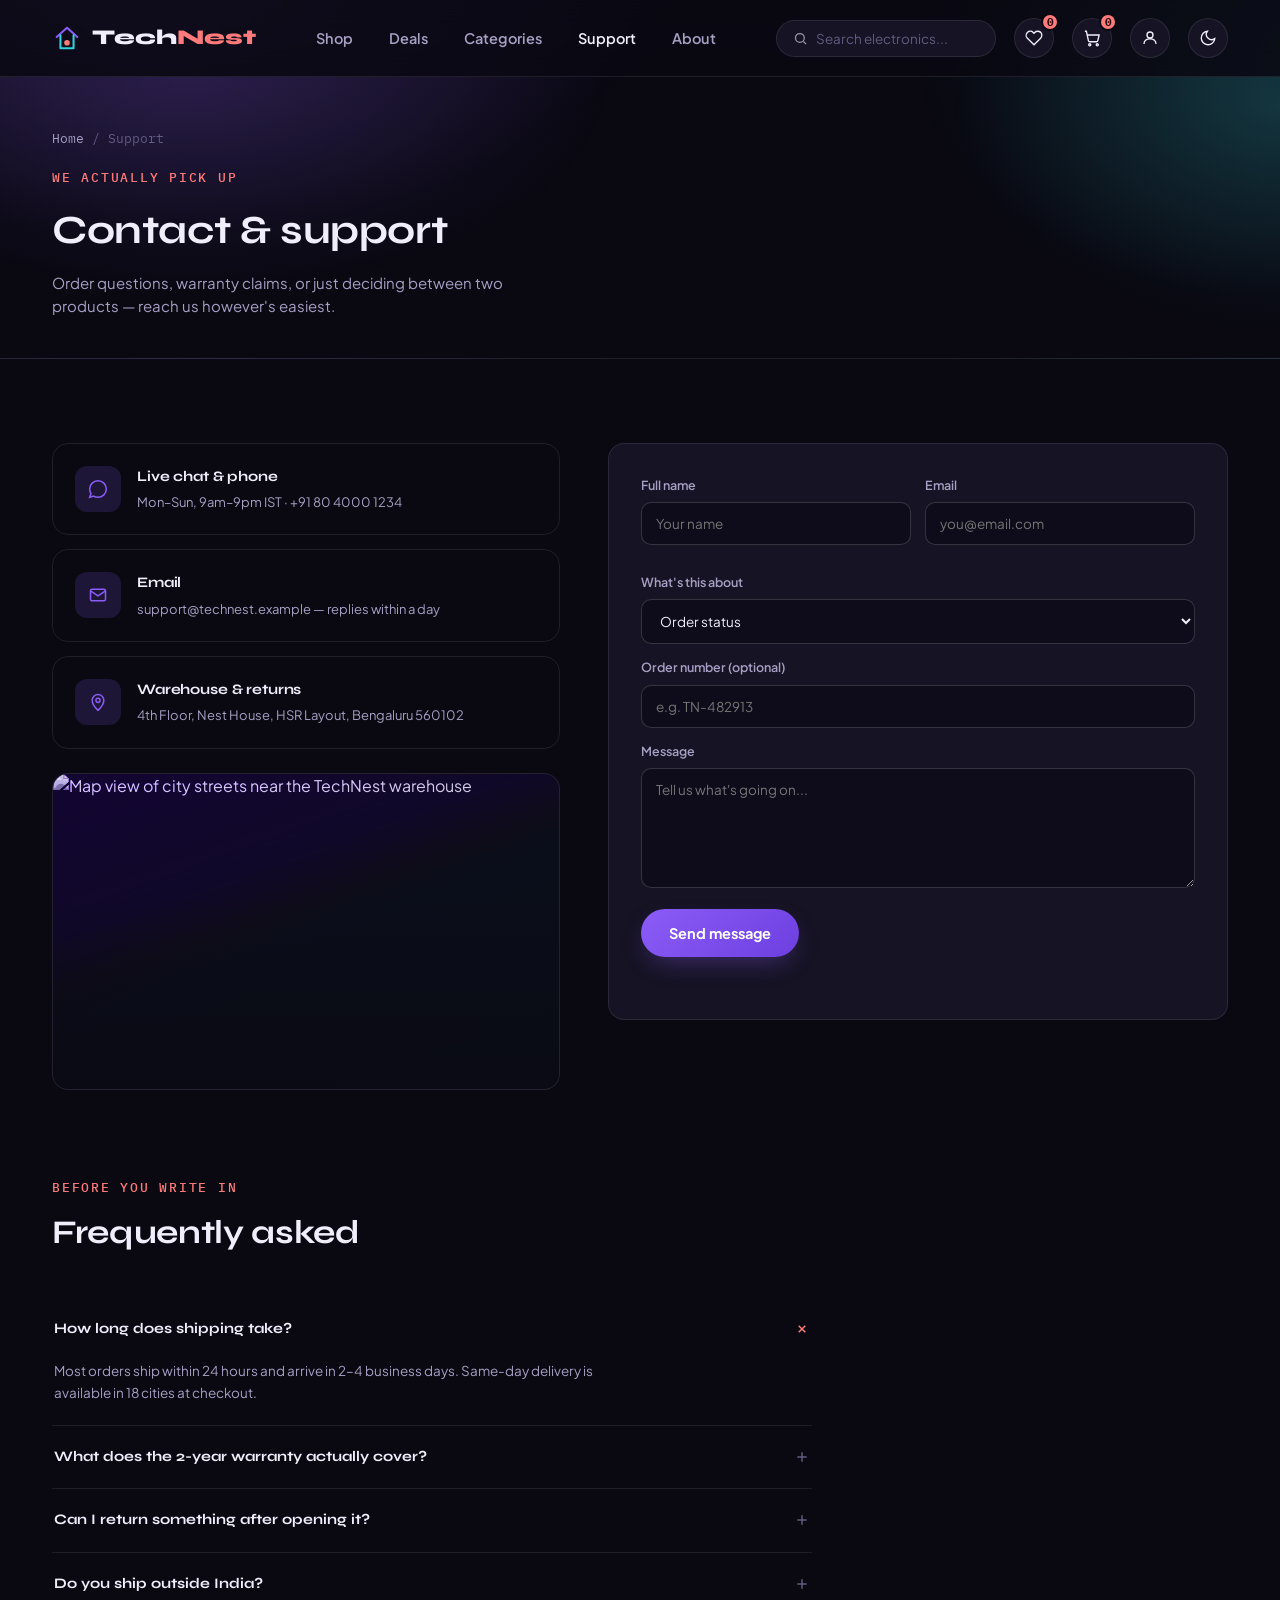
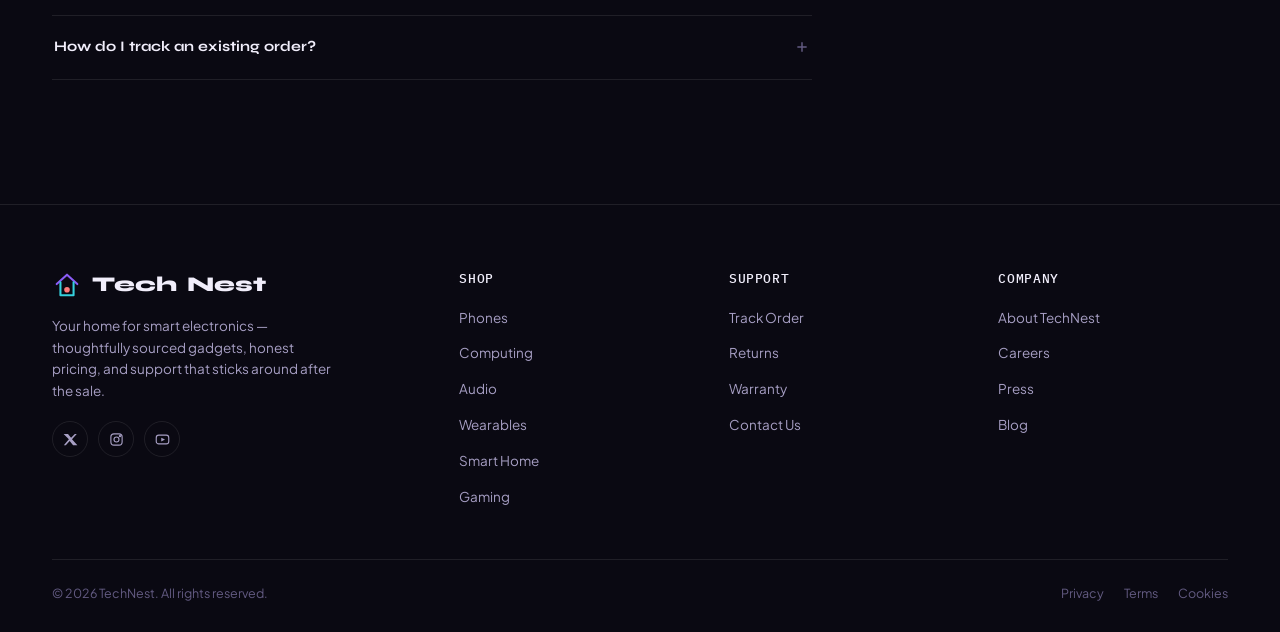
==== commit 9ddf4297: "Update TechNest files" ====
--- a/contact.html
+++ b/contact.html
@@ -131,7 +131,7 @@
           </div>
           <div class="field">
             <label for="cOrder">Order number (optional)</label>
-            <input type="text" id="cOrder" placeholder="e.g. TN482913">
+            <input type="text" id="cOrder" placeholder="e.g. TN-482913">
           </div>
           <div class="field">
             <label for="cMsg">Message</label>
@@ -285,6 +285,20 @@
     const order = document.getElementById('cOrder').value.trim();
     const message = document.getElementById('cMsg').value.trim();
     
+    // Real order lookup (only orders placed by the logged-in account can be tracked)
+    let trackingHTML = '';
+    if(order){
+      const me = getAuthUser();
+      const found = getAllOrders().find(o => normalizeOrderId(o.orderId) === normalizeOrderId(order) && me && o.userId === me.id);
+      const boxStyle = 'margin-top:10px; padding:10px; background:var(--bg); border-radius:8px; font-size:12px; color:var(--text-muted); border:1px solid var(--border);';
+      if(found){
+        const st = getOrderStatus(found);
+        trackingHTML = `<div style="${boxStyle}">📦 <strong>Order ${escapeHTML(found.orderId)}:</strong> ${escapeHTML(st.label)} · Estimated delivery ${escapeHTML(found.estimatedDelivery)}</div>`;
+      } else {
+        trackingHTML = `<div style="${boxStyle}">📦 We couldn’t find order <strong>${escapeHTML(order)}</strong> on your account${me ? '' : ' — please log in to track it'}. Our team will check it manually.</div>`;
+      }
+    }
+
     const ticketId = 'TN-' + Math.floor(100000 + Math.random() * 900000);
     const dateStr = new Date().toLocaleDateString('en-US', { month:'short', day:'numeric', year:'numeric', hour:'2-digit', minute:'2-digit' });
 
@@ -302,9 +316,9 @@
           <span style="font-family:'IBM Plex Mono', monospace; font-size:12.5px; font-weight:700; color:var(--cyan);">Ticket #${ticketId}</span>
           <span style="font-size:11px; padding:3px 8px; border-radius:999px; background:var(--good); color:#052e16; font-weight:700;">RECEIVED</span>
         </div>
-        <p style="font-size:13.5px; color:var(--text); margin-bottom:6px;"><strong>Thank you, ${name}!</strong> Your inquiry regarding <em>${topic}</em> has been assigned to our support team.</p>
-        <p style="font-size:12.5px; color:var(--text-muted); margin-bottom:4px;">A confirmation was sent to <strong>${email}</strong>. Expected response within <strong>2–4 hours</strong>.</p>
-        ${order ? `<div style="margin-top:10px; padding:10px; background:var(--bg); border-radius:8px; font-size:12px; color:var(--text-muted); border:1px solid var(--border);">📦 <strong>Order Tracking (${order}):</strong> In transit with Bluedart Express — On schedule for delivery.</div>` : ''}
+        <p style="font-size:13.5px; color:var(--text); margin-bottom:6px;"><strong>Thank you, ${escapeHTML(name)}!</strong> Your inquiry regarding <em>${escapeHTML(topic)}</em> has been assigned to our support team.</p>
+        <p style="font-size:12.5px; color:var(--text-muted); margin-bottom:4px;">A confirmation was sent to <strong>${escapeHTML(email)}</strong>. Expected response within <strong>2–4 hours</strong>.</p>
+        ${trackingHTML}
       </div>
     `;
     note.classList.add('show');
--- a/styles.css
+++ b/styles.css
@@ -1109,3 +1109,56 @@
   background: linear-gradient(100deg, var(--violet) 10%, #b79bff 45%, var(--cyan) 90%);
   -webkit-background-clip:text; background-clip:text; color:transparent;
 }
+
+/* ===== Profile dashboard ===== */
+.auth-card.profile-card{ max-width:760px; padding:36px 32px; }
+.pf-head{ text-align:center; margin-bottom:24px; }
+.pf-avatar{ width:72px; height:72px; border-radius:50%; background:linear-gradient(135deg, var(--violet), var(--cyan)); color:#fff; font-size:28px; font-weight:800; font-family:'Syne', sans-serif; display:flex; align-items:center; justify-content:center; margin:0 auto 14px; box-shadow:0 0 20px var(--violet-glow); }
+.pf-head h2{ font-size:22px; margin-bottom:4px; }
+.pf-email{ font-family:'IBM Plex Mono', monospace; font-size:13px; color:var(--text-muted); word-break:break-all; }
+.pf-badge{ display:inline-block; margin-top:8px; font-family:'IBM Plex Mono', monospace; font-size:11px; padding:4px 10px; border-radius:999px; background:var(--cyan-soft); color:var(--cyan); font-weight:700; }
+.pf-stats{ display:grid; grid-template-columns:repeat(3,1fr); gap:12px; margin-bottom:26px; }
+.pf-stat{ background:var(--surface-2); border:1px solid var(--border); border-radius:12px; padding:14px; text-align:center; transition:border-color .2s; }
+.pf-stat:hover{ border-color:var(--violet); }
+.pf-stat-num{ font-family:'IBM Plex Mono', monospace; font-size:20px; font-weight:700; }
+.pf-stat-label{ font-size:12px; color:var(--text-muted); margin-top:2px; }
+.pf-section-title{ font-size:15px; margin:22px 0 10px; }
+.pf-box{ background:var(--surface-2); border:1px solid var(--border); border-radius:12px; padding:14px 16px; font-size:13.5px; line-height:1.6; }
+.pf-empty{ color:var(--text-muted); font-size:13.5px; margin:0; }
+.pf-muted{ color:var(--text-muted); font-size:12.5px; }
+.pf-addr-top{ display:flex; align-items:center; gap:10px; margin-bottom:2px; }
+.pf-pill{ font-family:'IBM Plex Mono', monospace; font-size:10.5px; padding:3px 9px; border-radius:999px; background:var(--violet-soft); color:var(--violet); font-weight:700; white-space:nowrap; }
+.pf-status-1{ background:var(--violet-soft); color:var(--violet); }
+.pf-status-2, .pf-status-3{ background:var(--cyan-soft); color:var(--cyan); }
+.pf-status-4{ background:rgba(74,222,128,0.15); color:var(--good); }
+.pf-link-btn{ margin-top:8px; background:none; border:0; color:var(--coral); font-size:12.5px; font-weight:600; cursor:pointer; padding:0; text-decoration:underline; }
+.pf-order{ background:var(--surface-2); border:1px solid var(--border); border-radius:12px; margin-bottom:10px; overflow:hidden; }
+.pf-order[open]{ border-color:var(--border-strong); }
+.pf-order summary{ list-style:none; cursor:pointer; display:grid; grid-template-columns:1fr auto auto; gap:6px 12px; align-items:center; padding:14px 16px; }
+.pf-order summary::-webkit-details-marker{ display:none; }
+.pf-order-id{ font-family:'IBM Plex Mono', monospace; font-weight:700; font-size:13.5px; }
+.pf-order-date{ grid-column:1; grid-row:2; font-size:12px; color:var(--text-muted); }
+.pf-order summary .pf-pill{ grid-column:2; grid-row:1; }
+.pf-order-total{ grid-column:3; grid-row:1; font-weight:700; font-size:14px; }
+.pf-order-body{ padding:4px 16px 16px; border-top:1px solid var(--border); }
+.pf-track{ display:flex; gap:6px; margin:14px 0; }
+.pf-track-step{ flex:1; font-size:11px; color:var(--text-faint); text-align:center; }
+.pf-track-step span{ display:block; height:5px; border-radius:999px; background:var(--border-strong); margin-bottom:6px; }
+.pf-track-step.done{ color:var(--text); }
+.pf-track-step.done span{ background:var(--good); }
+.pf-item{ display:flex; align-items:center; gap:12px; padding:8px 0; font-size:13.5px; }
+.pf-item img{ width:44px; height:44px; border-radius:8px; object-fit:cover; border:1px solid var(--border); }
+.pf-item-info{ flex:1; min-width:0; }
+.pf-sums{ margin:10px 0; padding-top:10px; border-top:1px dashed var(--border-strong); font-size:13px; }
+.pf-sums div{ display:flex; justify-content:space-between; padding:2px 0; color:var(--text-muted); }
+.pf-sums .pf-sum-total{ color:var(--text); font-weight:700; font-size:14px; }
+.pf-order-meta{ font-size:12.5px; color:var(--text-muted); line-height:1.7; margin-bottom:12px; }
+.pf-order-meta strong{ color:var(--text); }
+.pf-track-btn{ width:100%; }
+.pf-actions{ display:flex; flex-direction:column; gap:10px; margin-top:26px; }
+.pf-actions .btn{ width:100%; }
+.pf-signout{ border-color:rgba(255,122,122,0.3) !important; color:var(--coral) !important; margin-top:4px; }
+@media (max-width:560px){
+  .auth-card.profile-card{ padding:28px 18px; }
+  .pf-track-step{ font-size:10px; }
+}
